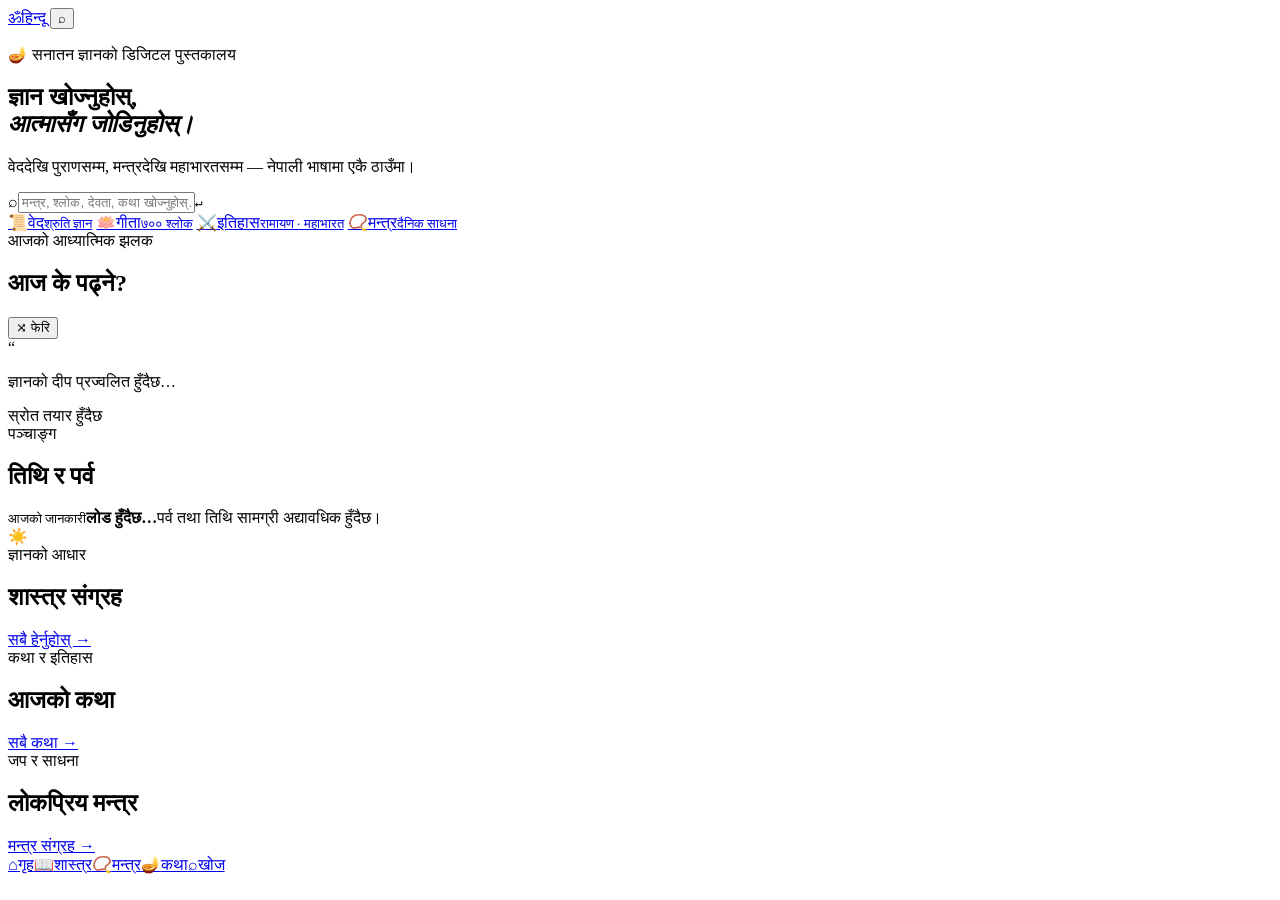
==== index.html @ 981bca23 "Create Nepali interactive homepage" ====
<!doctype html>
<html lang="ne">
<head>
  <meta charset="utf-8">
  <meta name="viewport" content="width=device-width,initial-scale=1,viewport-fit=cover">
  <meta name="theme-color" content="#8b2f0b">
  <meta name="description" content="हिन्दू — नेपाली भाषामा वेद, उपनिषद्, गीता, पुराण, मन्त्र, श्लोक, कथा र तिथि।">
  <title>हिन्दू — सनातन ज्ञान</title>
  <link rel="preconnect" href="https://fonts.googleapis.com">
  <link rel="preconnect" href="https://fonts.gstatic.com" crossorigin>
  <link href="https://fonts.googleapis.com/css2?family=Noto+Sans+Devanagari:wght@400;500;600;700;800&display=swap" rel="stylesheet">
  <link rel="stylesheet" href="assets/css/style.css">
</head>
<body>
  <header class="topbar">
    <a class="brand" href="./"><span class="om">ॐ</span><span>हिन्दू</span></a>
    <button class="icon-btn" id="searchToggle" aria-label="खोज्नुहोस्">⌕</button>
  </header>

  <main>
    <section class="hero">
      <div class="hero-glow"></div>
      <p class="eyebrow">🪔 सनातन ज्ञानको डिजिटल पुस्तकालय</p>
      <h1>ज्ञान खोज्नुहोस्,<br><em>आत्मासँग जोडिनुहोस्।</em></h1>
      <p class="hero-copy">वेददेखि पुराणसम्म, मन्त्रदेखि महाभारतसम्म — नेपाली भाषामा एकै ठाउँमा।</p>
      <div class="search-box" id="searchBox">
        <span>⌕</span><input id="searchInput" placeholder="मन्त्र, श्लोक, देवता, कथा खोज्नुहोस्…" autocomplete="off"><kbd>↵</kbd>
      </div>
    </section>

    <section class="quick-grid" aria-label="छिटो पहुँच">
      <a href="#scriptures" class="quick-card"><b>📜</b><span>वेद</span><small>श्रुति ज्ञान</small></a>
      <a href="#gita" class="quick-card"><b>🪷</b><span>गीता</span><small>७०० श्लोक</small></a>
      <a href="#stories" class="quick-card"><b>⚔️</b><span>इतिहास</span><small>रामायण · महाभारत</small></a>
      <a href="#mantra" class="quick-card"><b>📿</b><span>मन्त्र</span><small>दैनिक साधना</small></a>
    </section>

    <section class="section" id="today">
      <div class="section-head"><div><span class="eyebrow">आजको आध्यात्मिक झलक</span><h2>आज के पढ्ने?</h2></div><button class="ghost-btn" id="shuffleBtn">⤨ फेरि</button></div>
      <article class="quote-card" id="quoteCard">
        <span class="quote-mark">“</span><p id="quoteText">ज्ञानको दीप प्रज्वलित हुँदैछ…</p><footer id="quoteSource">स्रोत तयार हुँदैछ</footer>
      </article>
    </section>

    <section class="section" id="tithi">
      <div class="section-head"><div><span class="eyebrow">पञ्चाङ्ग</span><h2>तिथि र पर्व</h2></div></div>
      <div class="tithi-card"><div><small>आजको जानकारी</small><strong id="dateNepali">लोड हुँदैछ…</strong><span id="festivalText">पर्व तथा तिथि सामग्री अद्यावधिक हुँदैछ।</span></div><div class="sun">☀️</div></div>
    </section>

    <section class="section" id="scriptures">
      <div class="section-head"><div><span class="eyebrow">ज्ञानको आधार</span><h2>शास्त्र संग्रह</h2></div><a href="pages/scriptures.html" class="text-link">सबै हेर्नुहोस् →</a></div>
      <div class="horizontal" id="scriptureList"></div>
    </section>

    <section class="section" id="stories">
      <div class="section-head"><div><span class="eyebrow">कथा र इतिहास</span><h2>आजको कथा</h2></div><a href="pages/stories.html" class="text-link">सबै कथा →</a></div>
      <div class="story-grid" id="storyList"></div>
    </section>

    <section class="section" id="mantra">
      <div class="section-head"><div><span class="eyebrow">जप र साधना</span><h2>लोकप्रिय मन्त्र</h2></div><a href="pages/mantras.html" class="text-link">मन्त्र संग्रह →</a></div>
      <div class="mantra-list" id="mantraList"></div>
    </section>
  </main>

  <nav class="bottom-nav">
    <a class="active" href="./">⌂<span>गृह</span></a><a href="pages/scriptures.html">📖<span>शास्त्र</span></a><a href="pages/mantras.html">📿<span>मन्त्र</span></a><a href="pages/stories.html">🪔<span>कथा</span></a><a href="#searchInput" id="navSearch">⌕<span>खोज</span></a>
  </nav>
  <script src="assets/js/app.js"></script>
</body>
</html>
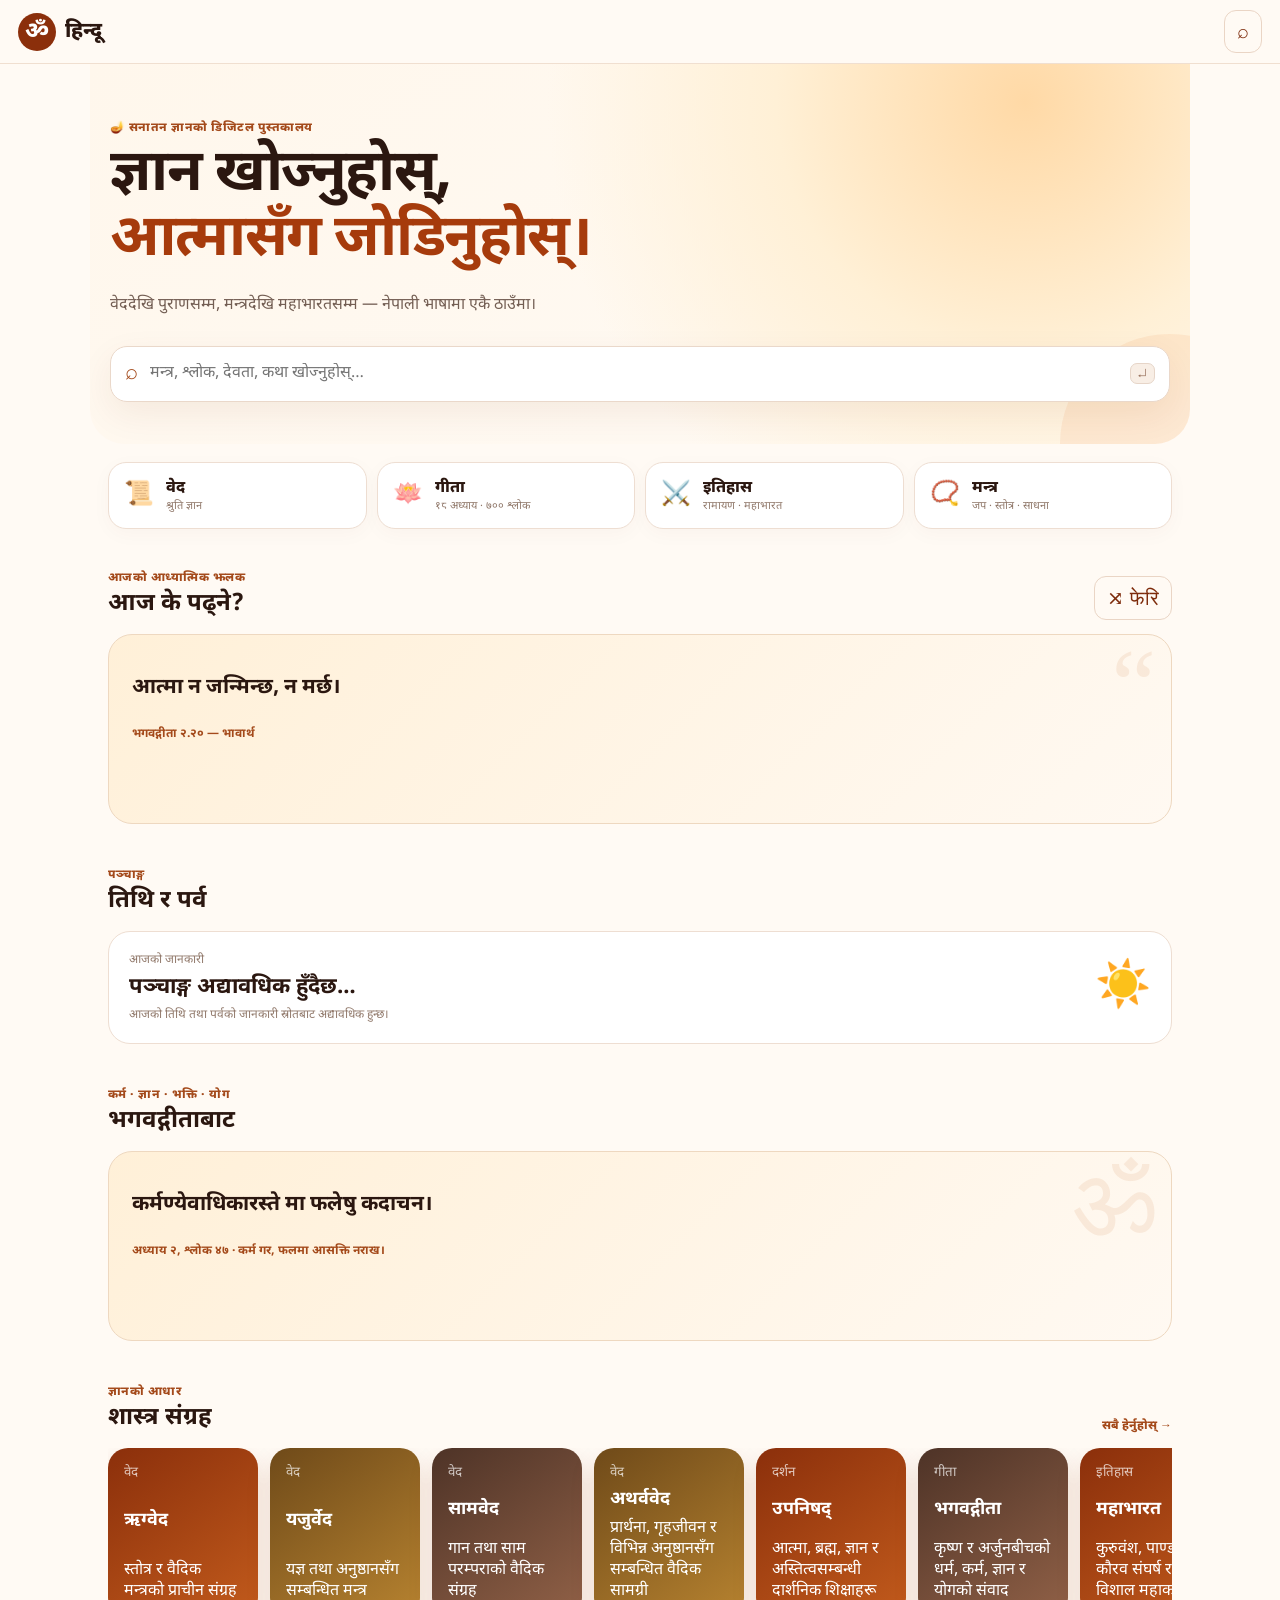
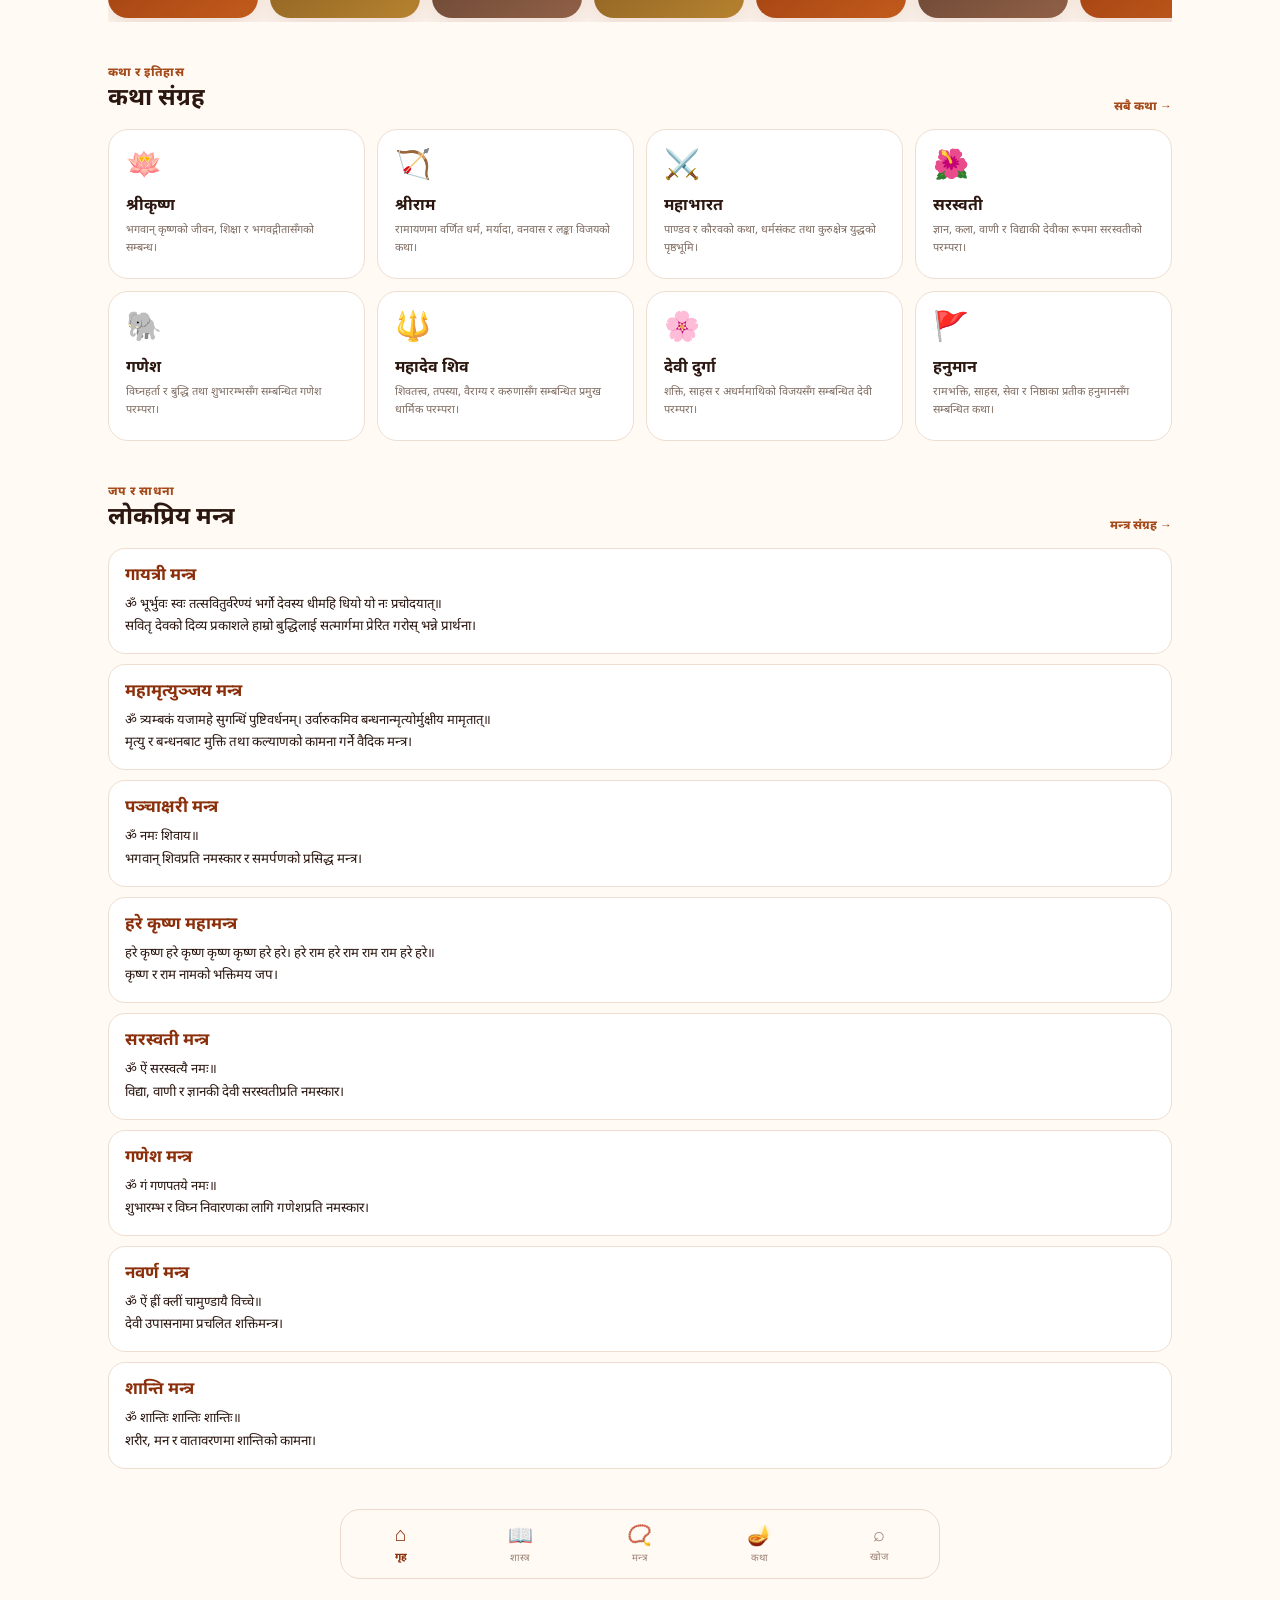
==== commit 3c13d488: "feat: upgrade interactive Nepali homepage" ====
--- a/index.html
+++ b/index.html
@@ -1,71 +1,17 @@
 <!doctype html>
 <html lang="ne">
-<head>
-  <meta charset="utf-8">
-  <meta name="viewport" content="width=device-width,initial-scale=1,viewport-fit=cover">
-  <meta name="theme-color" content="#8b2f0b">
-  <meta name="description" content="हिन्दू — नेपाली भाषामा वेद, उपनिषद्, गीता, पुराण, मन्त्र, श्लोक, कथा र तिथि।">
-  <title>हिन्दू — सनातन ज्ञान</title>
-  <link rel="preconnect" href="https://fonts.googleapis.com">
-  <link rel="preconnect" href="https://fonts.gstatic.com" crossorigin>
-  <link href="https://fonts.googleapis.com/css2?family=Noto+Sans+Devanagari:wght@400;500;600;700;800&display=swap" rel="stylesheet">
-  <link rel="stylesheet" href="assets/css/style.css">
-</head>
+<head><meta charset="utf-8"><meta name="viewport" content="width=device-width,initial-scale=1,viewport-fit=cover"><meta name="theme-color" content="#8b2f0b"><meta name="description" content="हिन्दू — नेपाली भाषामा वेद, उपनिषद्, गीता, पुराण, मन्त्र, श्लोक, कथा र तिथि।"><title>हिन्दू — सनातन ज्ञान</title><link rel="preconnect" href="https://fonts.googleapis.com"><link rel="preconnect" href="https://fonts.gstatic.com" crossorigin><link href="https://fonts.googleapis.com/css2?family=Noto+Sans+Devanagari:wght@400;500;600;700;800&display=swap" rel="stylesheet"><link rel="stylesheet" href="assets/css/style.css"></head>
 <body>
-  <header class="topbar">
-    <a class="brand" href="./"><span class="om">ॐ</span><span>हिन्दू</span></a>
-    <button class="icon-btn" id="searchToggle" aria-label="खोज्नुहोस्">⌕</button>
-  </header>
-
-  <main>
-    <section class="hero">
-      <div class="hero-glow"></div>
-      <p class="eyebrow">🪔 सनातन ज्ञानको डिजिटल पुस्तकालय</p>
-      <h1>ज्ञान खोज्नुहोस्,<br><em>आत्मासँग जोडिनुहोस्।</em></h1>
-      <p class="hero-copy">वेददेखि पुराणसम्म, मन्त्रदेखि महाभारतसम्म — नेपाली भाषामा एकै ठाउँमा।</p>
-      <div class="search-box" id="searchBox">
-        <span>⌕</span><input id="searchInput" placeholder="मन्त्र, श्लोक, देवता, कथा खोज्नुहोस्…" autocomplete="off"><kbd>↵</kbd>
-      </div>
-    </section>
-
-    <section class="quick-grid" aria-label="छिटो पहुँच">
-      <a href="#scriptures" class="quick-card"><b>📜</b><span>वेद</span><small>श्रुति ज्ञान</small></a>
-      <a href="#gita" class="quick-card"><b>🪷</b><span>गीता</span><small>७०० श्लोक</small></a>
-      <a href="#stories" class="quick-card"><b>⚔️</b><span>इतिहास</span><small>रामायण · महाभारत</small></a>
-      <a href="#mantra" class="quick-card"><b>📿</b><span>मन्त्र</span><small>दैनिक साधना</small></a>
-    </section>
-
-    <section class="section" id="today">
-      <div class="section-head"><div><span class="eyebrow">आजको आध्यात्मिक झलक</span><h2>आज के पढ्ने?</h2></div><button class="ghost-btn" id="shuffleBtn">⤨ फेरि</button></div>
-      <article class="quote-card" id="quoteCard">
-        <span class="quote-mark">“</span><p id="quoteText">ज्ञानको दीप प्रज्वलित हुँदैछ…</p><footer id="quoteSource">स्रोत तयार हुँदैछ</footer>
-      </article>
-    </section>
-
-    <section class="section" id="tithi">
-      <div class="section-head"><div><span class="eyebrow">पञ्चाङ्ग</span><h2>तिथि र पर्व</h2></div></div>
-      <div class="tithi-card"><div><small>आजको जानकारी</small><strong id="dateNepali">लोड हुँदैछ…</strong><span id="festivalText">पर्व तथा तिथि सामग्री अद्यावधिक हुँदैछ।</span></div><div class="sun">☀️</div></div>
-    </section>
-
-    <section class="section" id="scriptures">
-      <div class="section-head"><div><span class="eyebrow">ज्ञानको आधार</span><h2>शास्त्र संग्रह</h2></div><a href="pages/scriptures.html" class="text-link">सबै हेर्नुहोस् →</a></div>
-      <div class="horizontal" id="scriptureList"></div>
-    </section>
-
-    <section class="section" id="stories">
-      <div class="section-head"><div><span class="eyebrow">कथा र इतिहास</span><h2>आजको कथा</h2></div><a href="pages/stories.html" class="text-link">सबै कथा →</a></div>
-      <div class="story-grid" id="storyList"></div>
-    </section>
-
-    <section class="section" id="mantra">
-      <div class="section-head"><div><span class="eyebrow">जप र साधना</span><h2>लोकप्रिय मन्त्र</h2></div><a href="pages/mantras.html" class="text-link">मन्त्र संग्रह →</a></div>
-      <div class="mantra-list" id="mantraList"></div>
-    </section>
-  </main>
-
-  <nav class="bottom-nav">
-    <a class="active" href="./">⌂<span>गृह</span></a><a href="pages/scriptures.html">📖<span>शास्त्र</span></a><a href="pages/mantras.html">📿<span>मन्त्र</span></a><a href="pages/stories.html">🪔<span>कथा</span></a><a href="#searchInput" id="navSearch">⌕<span>खोज</span></a>
-  </nav>
-  <script src="assets/js/app.js"></script>
-</body>
-</html>
+<header class="topbar"><a class="brand" href="./"><span class="om">ॐ</span><span>हिन्दू</span></a><button class="icon-btn" id="searchToggle" aria-label="खोज्नुहोस्">⌕</button></header>
+<main>
+<section class="hero"><div class="hero-glow"></div><p class="eyebrow">🪔 सनातन ज्ञानको डिजिटल पुस्तकालय</p><h1>ज्ञान खोज्नुहोस्,<br><em>आत्मासँग जोडिनुहोस्।</em></h1><p class="hero-copy">वेददेखि पुराणसम्म, मन्त्रदेखि महाभारतसम्म — नेपाली भाषामा एकै ठाउँमा।</p><div class="search-box" id="searchBox"><span>⌕</span><input id="searchInput" placeholder="मन्त्र, श्लोक, देवता, कथा खोज्नुहोस्…" autocomplete="off"><kbd>↵</kbd></div></section>
+<section class="quick-grid" aria-label="मुख्य संग्रह"><a href="#scriptures" class="quick-card"><b>📜</b><span>वेद</span><small>श्रुति ज्ञान</small></a><a href="#gita" class="quick-card"><b>🪷</b><span>गीता</span><small>१८ अध्याय · ७०० श्लोक</small></a><a href="#stories" class="quick-card"><b>⚔️</b><span>इतिहास</span><small>रामायण · महाभारत</small></a><a href="#mantra" class="quick-card"><b>📿</b><span>मन्त्र</span><small>जप · स्तोत्र · साधना</small></a></section>
+<section class="section" id="today"><div class="section-head"><div><span class="eyebrow">आजको आध्यात्मिक झलक</span><h2>आज के पढ्ने?</h2></div><button class="ghost-btn" id="shuffleBtn">⤨ फेरि</button></div><article class="quote-card" id="quoteCard"><span class="quote-mark">“</span><p id="quoteText">ज्ञानको दीप प्रज्वलित हुँदैछ…</p><footer id="quoteSource">स्रोत तयार हुँदैछ</footer></article></section>
+<section class="section" id="tithi"><div class="section-head"><div><span class="eyebrow">पञ्चाङ्ग</span><h2>तिथि र पर्व</h2></div></div><div class="tithi-card"><div><small>आजको जानकारी</small><strong id="dateNepali">लोड हुँदैछ…</strong><span id="festivalText">तिथि तथा पर्वको जानकारी अद्यावधिक हुँदैछ।</span></div><div class="sun">☀️</div></div></section>
+<section class="section" id="gita"><div class="section-head"><div><span class="eyebrow">कर्म · ज्ञान · भक्ति · योग</span><h2>भगवद्गीताबाट</h2></div></div><article class="quote-card"><span class="quote-mark">ॐ</span><p>कर्मण्येवाधिकारस्ते मा फलेषु कदाचन।</p><footer>अध्याय २, श्लोक ४७ · कर्म गर, फलमा आसक्ति नराख।</footer></article></section>
+<section class="section" id="scriptures"><div class="section-head"><div><span class="eyebrow">ज्ञानको आधार</span><h2>शास्त्र संग्रह</h2></div><a href="pages/scriptures.html" class="text-link">सबै हेर्नुहोस् →</a></div><div class="horizontal" id="scriptureList"></div></section>
+<section class="section" id="stories"><div class="section-head"><div><span class="eyebrow">कथा र इतिहास</span><h2>कथा संग्रह</h2></div><a href="pages/stories.html" class="text-link">सबै कथा →</a></div><div class="story-grid" id="storyList"></div></section>
+<section class="section" id="mantra"><div class="section-head"><div><span class="eyebrow">जप र साधना</span><h2>लोकप्रिय मन्त्र</h2></div><a href="pages/mantras.html" class="text-link">मन्त्र संग्रह →</a></div><div class="mantra-list" id="mantraList"></div></section>
+</main>
+<nav class="bottom-nav"><a class="active" href="./">⌂<span>गृह</span></a><a href="pages/scriptures.html">📖<span>शास्त्र</span></a><a href="pages/mantras.html">📿<span>मन्त्र</span></a><a href="pages/stories.html">🪔<span>कथा</span></a><a href="#searchInput" id="navSearch">⌕<span>खोज</span></a></nav>
+<script src="assets/js/app.js"></script></body></html>
--- a/assets/css/style.css
+++ b/assets/css/style.css
@@ -0,0 +1 @@
+*{box-sizing:border-box}html{scroll-behavior:smooth}body{margin:0;background:#fffaf4;color:#2b1710;font-family:'Noto Sans Devanagari',sans-serif;padding-bottom:82px}a{text-decoration:none;color:inherit}.topbar{height:64px;display:flex;align-items:center;justify-content:space-between;padding:0 18px;position:sticky;top:0;z-index:20;background:rgba(255,250,244,.9);backdrop-filter:blur(16px);border-bottom:1px solid #f0dfd0}.brand{display:flex;align-items:center;gap:9px;font-size:21px;font-weight:800}.om{display:grid;place-items:center;width:38px;height:38px;border-radius:50%;background:#8b2f0b;color:#fff;font-size:23px}.icon-btn,.ghost-btn{border:1px solid #ead5c5;background:#fffaf4;border-radius:12px;padding:9px 12px;font-size:20px;color:#7d2b0b;cursor:pointer}.hero{position:relative;overflow:hidden;padding:56px 20px 42px;background:radial-gradient(circle at 85% 10%,#ffd9a6 0,#fff0d6 25%,transparent 48%),linear-gradient(145deg,#fff7ec,#fffaf4)}.hero-glow{position:absolute;width:220px;height:220px;border-radius:50%;right:-90px;bottom:-110px;background:#ef8a4a;opacity:.12}.eyebrow{margin:0 0 8px;color:#a44a1b;font-size:12px;font-weight:800;letter-spacing:.04em}.hero h1{position:relative;margin:0;font-size:clamp(34px,9vw,58px);line-height:1.12;letter-spacing:-1.5px}.hero h1 em{font-style:normal;color:#a63b0c}.hero-copy{max-width:620px;color:#735e53;line-height:1.8;margin:18px 0 25px}.search-box{position:relative;display:flex;align-items:center;gap:10px;background:#fff;border:1px solid #ead8ca;border-radius:17px;padding:0 14px;height:56px;box-shadow:0 12px 35px #6f2d0b12}.search-box span{font-size:22px;color:#a44a1b}.search-box input{border:0;outline:0;background:transparent;width:100%;font:inherit;color:#2b1710}.search-box kbd{background:#f8eee5;border:1px solid #e6d5c8;border-radius:7px;padding:2px 7px;color:#9a745f}.quick-grid{display:grid;grid-template-columns:repeat(2,1fr);gap:10px;padding:18px}.quick-card{padding:15px;border:1px solid #eeded2;border-radius:18px;background:#fff;display:grid;grid-template-columns:34px 1fr;column-gap:8px;align-items:center;box-shadow:0 5px 20px #54200a08}.quick-card b{grid-row:span 2;font-size:24px}.quick-card span{font-weight:800}.quick-card small{color:#91796b;font-size:11px}.section{padding:20px 18px}.section-head{display:flex;justify-content:space-between;align-items:end;gap:10px;margin-bottom:14px}.section h2{margin:0;font-size:24px}.text-link{font-size:12px;color:#a44a1b;font-weight:800}.horizontal{display:flex;gap:12px;overflow-x:auto;padding-bottom:4px;scrollbar-width:none}.horizontal::-webkit-scrollbar{display:none}.book-card{min-width:150px;height:170px;padding:16px;border-radius:20px;background:linear-gradient(145deg,#8b2f0b,#c25b1c);color:#fff;display:flex;flex-direction:column;justify-content:space-between;box-shadow:0 12px 25px #8b2f0b25}.book-card:nth-child(2n){background:linear-gradient(145deg,#6f4a19,#b78330)}.book-card:nth-child(3n){background:linear-gradient(145deg,#4e3327,#916147)}.book-card small{opacity:.72}.book-card strong{font-size:18px}.quote-card{min-height:190px;padding:25px 23px;border-radius:24px;background:linear-gradient(135deg,#fff0d8,#fff9f2);border:1px solid #eed8c0;position:relative;overflow:hidden}.quote-mark{position:absolute;right:15px;top:-8px;font:100px Georgia;color:#c46a2c1a}.quote-card p{position:relative;font-size:21px;font-weight:700;line-height:1.75;margin:10px 0 20px}.quote-card footer{color:#a44a1b;font-size:12px;font-weight:700}.tithi-card{display:flex;justify-content:space-between;align-items:center;padding:20px;border-radius:22px;background:#fff;border:1px solid #eeded2}.tithi-card small,.tithi-card span{display:block;color:#91796b;font-size:12px}.tithi-card strong{display:block;font-size:22px;margin:5px 0}.sun{font-size:45px}.story-grid{display:grid;grid-template-columns:1fr 1fr;gap:12px}.story-card{min-height:150px;padding:17px;border-radius:20px;background:#fff;border:1px solid #eeded2}.story-card b{font-size:29px}.story-card h3{margin:10px 0 4px;font-size:16px}.story-card p{font-size:11px;line-height:1.7;color:#806d62;margin:0}.mantra-list{display:grid;gap:10px}.mantra{padding:16px;border:1px solid #eeded2;background:#fff;border-radius:17px}.mantra strong{display:block;font-size:17px;color:#8b2f0b}.mantra span{display:block;margin-top:6px;font-size:13px;line-height:1.8}.bottom-nav{position:fixed;z-index:30;bottom:0;left:0;right:0;height:70px;background:rgba(255,250,244,.96);backdrop-filter:blur(15px);border-top:1px solid #ead9cc;display:flex;justify-content:space-around;align-items:center}.bottom-nav a{font-size:20px;text-align:center;color:#9b8174;min-width:54px}.bottom-nav span{display:block;font-size:10px;margin-top:2px}.bottom-nav .active{color:#8b2f0b;font-weight:800}@media(min-width:760px){.hero,.section,.quick-grid{max-width:1100px;margin:auto}.quick-grid{grid-template-columns:repeat(4,1fr)}.story-grid{grid-template-columns:repeat(4,1fr)}body{padding-bottom:20px}.bottom-nav{position:static;max-width:600px;margin:20px auto;border:1px solid #ead9cc;border-radius:20px}.hero{border-radius:0 0 35px 35px}}
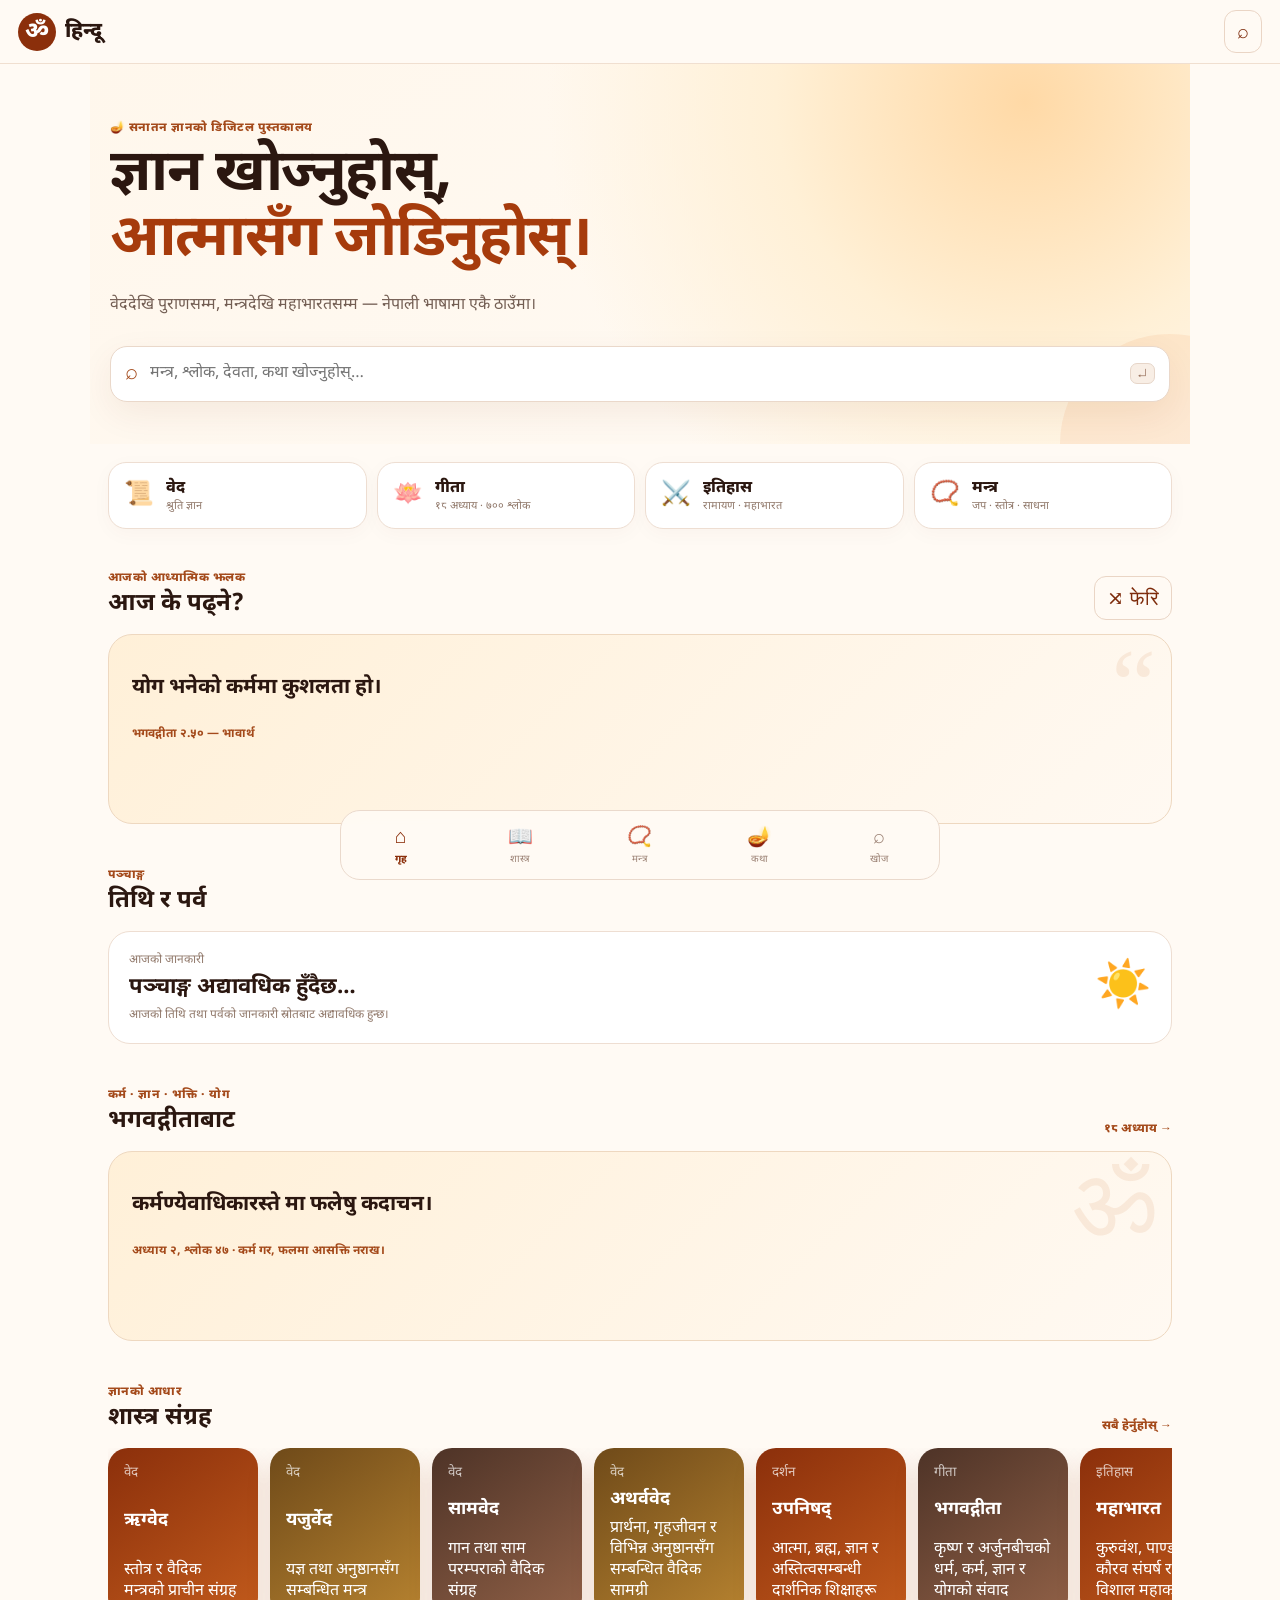
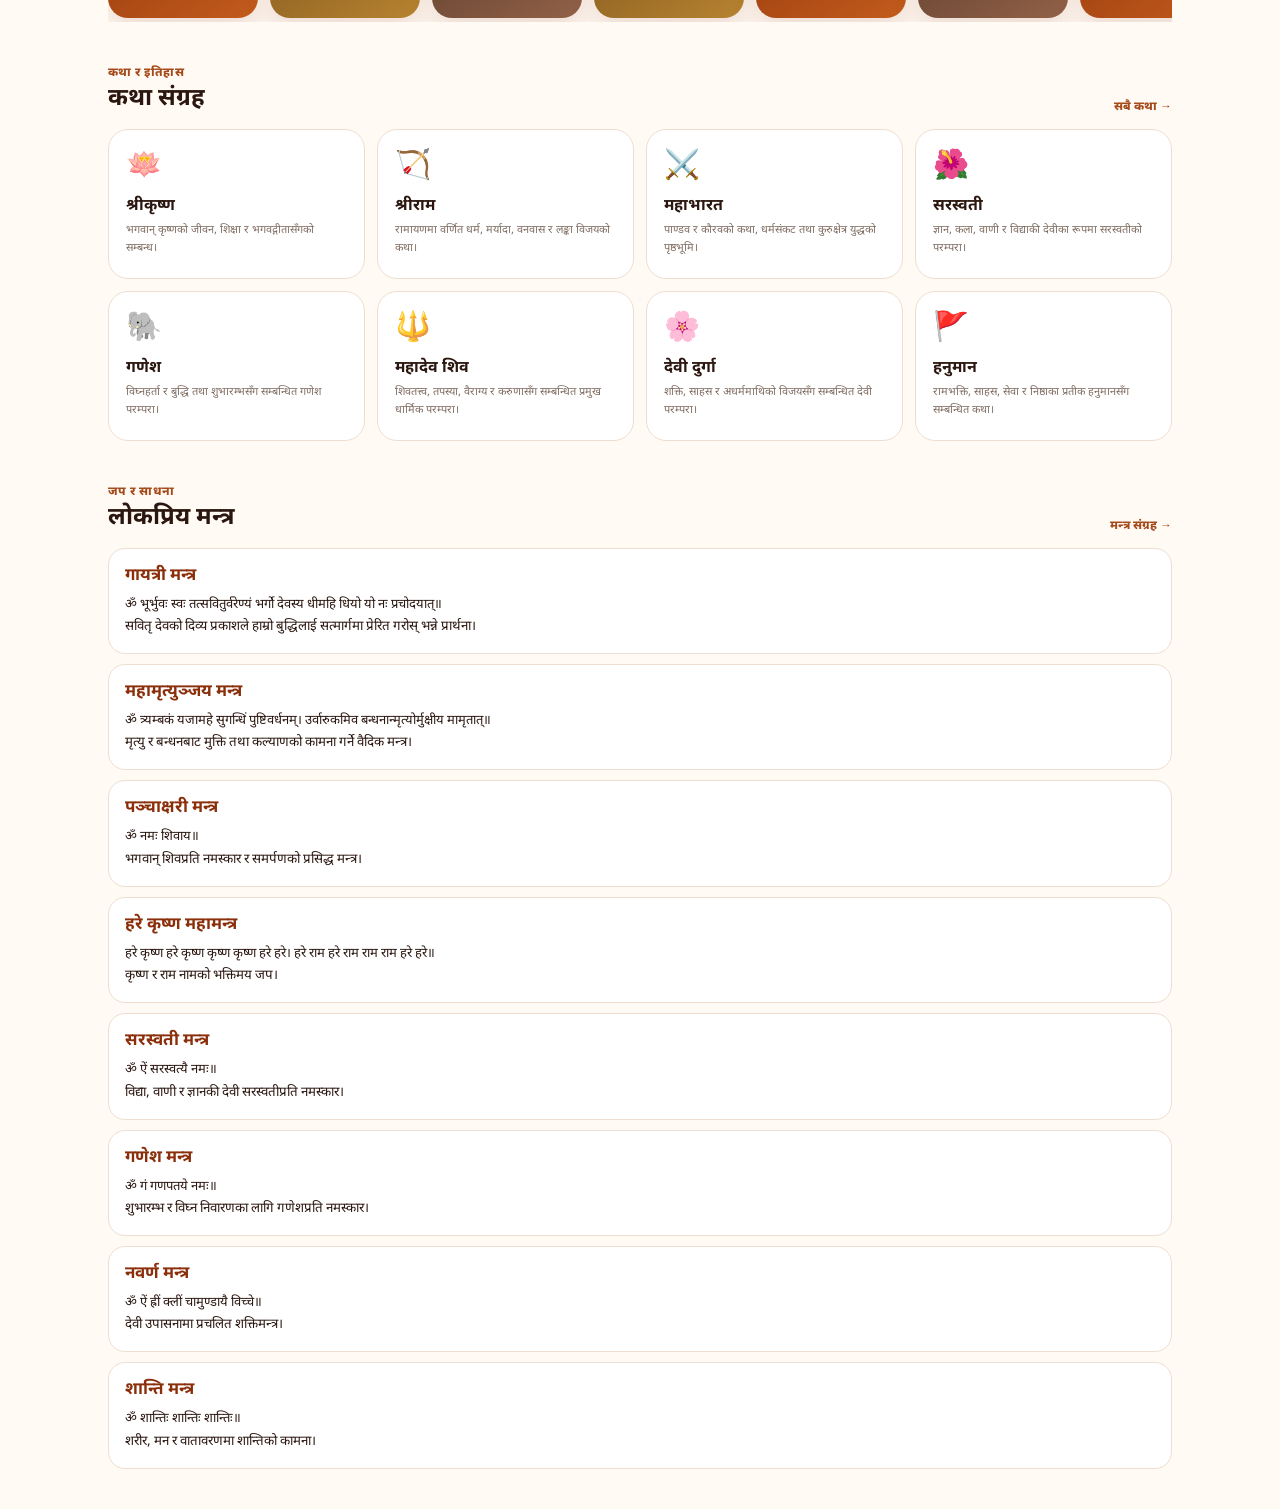
==== commit 010a8f4c: "Connect homepage to expanded scripture and Gita readers" ====
--- a/index.html
+++ b/index.html
@@ -3,15 +3,12 @@
 <head><meta charset="utf-8"><meta name="viewport" content="width=device-width,initial-scale=1,viewport-fit=cover"><meta name="theme-color" content="#8b2f0b"><meta name="description" content="हिन्दू — नेपाली भाषामा वेद, उपनिषद्, गीता, पुराण, मन्त्र, श्लोक, कथा र तिथि।"><title>हिन्दू — सनातन ज्ञान</title><link rel="preconnect" href="https://fonts.googleapis.com"><link rel="preconnect" href="https://fonts.gstatic.com" crossorigin><link href="https://fonts.googleapis.com/css2?family=Noto+Sans+Devanagari:wght@400;500;600;700;800&display=swap" rel="stylesheet"><link rel="stylesheet" href="assets/css/style.css"></head>
 <body>
 <header class="topbar"><a class="brand" href="./"><span class="om">ॐ</span><span>हिन्दू</span></a><button class="icon-btn" id="searchToggle" aria-label="खोज्नुहोस्">⌕</button></header>
-<main>
-<section class="hero"><div class="hero-glow"></div><p class="eyebrow">🪔 सनातन ज्ञानको डिजिटल पुस्तकालय</p><h1>ज्ञान खोज्नुहोस्,<br><em>आत्मासँग जोडिनुहोस्।</em></h1><p class="hero-copy">वेददेखि पुराणसम्म, मन्त्रदेखि महाभारतसम्म — नेपाली भाषामा एकै ठाउँमा।</p><div class="search-box" id="searchBox"><span>⌕</span><input id="searchInput" placeholder="मन्त्र, श्लोक, देवता, कथा खोज्नुहोस्…" autocomplete="off"><kbd>↵</kbd></div></section>
-<section class="quick-grid" aria-label="मुख्य संग्रह"><a href="#scriptures" class="quick-card"><b>📜</b><span>वेद</span><small>श्रुति ज्ञान</small></a><a href="#gita" class="quick-card"><b>🪷</b><span>गीता</span><small>१८ अध्याय · ७०० श्लोक</small></a><a href="#stories" class="quick-card"><b>⚔️</b><span>इतिहास</span><small>रामायण · महाभारत</small></a><a href="#mantra" class="quick-card"><b>📿</b><span>मन्त्र</span><small>जप · स्तोत्र · साधना</small></a></section>
+<main><section class="hero"><div class="hero-glow"></div><p class="eyebrow">🪔 सनातन ज्ञानको डिजिटल पुस्तकालय</p><h1>ज्ञान खोज्नुहोस्,<br><em>आत्मासँग जोडिनुहोस्।</em></h1><p class="hero-copy">वेददेखि पुराणसम्म, मन्त्रदेखि महाभारतसम्म — नेपाली भाषामा एकै ठाउँमा।</p><div class="search-box" id="searchBox"><span>⌕</span><input id="searchInput" placeholder="मन्त्र, श्लोक, देवता, कथा खोज्नुहोस्…" autocomplete="off"><kbd>↵</kbd></div></section>
+<section class="quick-grid" aria-label="मुख्य संग्रह"><a href="pages/scriptures.html" class="quick-card"><b>📜</b><span>वेद</span><small>श्रुति ज्ञान</small></a><a href="pages/gita.html" class="quick-card"><b>🪷</b><span>गीता</span><small>१८ अध्याय · ७०० श्लोक</small></a><a href="#stories" class="quick-card"><b>⚔️</b><span>इतिहास</span><small>रामायण · महाभारत</small></a><a href="#mantra" class="quick-card"><b>📿</b><span>मन्त्र</span><small>जप · स्तोत्र · साधना</small></a></section>
 <section class="section" id="today"><div class="section-head"><div><span class="eyebrow">आजको आध्यात्मिक झलक</span><h2>आज के पढ्ने?</h2></div><button class="ghost-btn" id="shuffleBtn">⤨ फेरि</button></div><article class="quote-card" id="quoteCard"><span class="quote-mark">“</span><p id="quoteText">ज्ञानको दीप प्रज्वलित हुँदैछ…</p><footer id="quoteSource">स्रोत तयार हुँदैछ</footer></article></section>
 <section class="section" id="tithi"><div class="section-head"><div><span class="eyebrow">पञ्चाङ्ग</span><h2>तिथि र पर्व</h2></div></div><div class="tithi-card"><div><small>आजको जानकारी</small><strong id="dateNepali">लोड हुँदैछ…</strong><span id="festivalText">तिथि तथा पर्वको जानकारी अद्यावधिक हुँदैछ।</span></div><div class="sun">☀️</div></div></section>
-<section class="section" id="gita"><div class="section-head"><div><span class="eyebrow">कर्म · ज्ञान · भक्ति · योग</span><h2>भगवद्गीताबाट</h2></div></div><article class="quote-card"><span class="quote-mark">ॐ</span><p>कर्मण्येवाधिकारस्ते मा फलेषु कदाचन।</p><footer>अध्याय २, श्लोक ४७ · कर्म गर, फलमा आसक्ति नराख।</footer></article></section>
+<section class="section" id="gita"><div class="section-head"><div><span class="eyebrow">कर्म · ज्ञान · भक्ति · योग</span><h2>भगवद्गीताबाट</h2></div><a href="pages/gita.html" class="text-link">१८ अध्याय →</a></div><article class="quote-card"><span class="quote-mark">ॐ</span><p>कर्मण्येवाधिकारस्ते मा फलेषु कदाचन।</p><footer>अध्याय २, श्लोक ४७ · कर्म गर, फलमा आसक्ति नराख।</footer></article></section>
 <section class="section" id="scriptures"><div class="section-head"><div><span class="eyebrow">ज्ञानको आधार</span><h2>शास्त्र संग्रह</h2></div><a href="pages/scriptures.html" class="text-link">सबै हेर्नुहोस् →</a></div><div class="horizontal" id="scriptureList"></div></section>
 <section class="section" id="stories"><div class="section-head"><div><span class="eyebrow">कथा र इतिहास</span><h2>कथा संग्रह</h2></div><a href="pages/stories.html" class="text-link">सबै कथा →</a></div><div class="story-grid" id="storyList"></div></section>
 <section class="section" id="mantra"><div class="section-head"><div><span class="eyebrow">जप र साधना</span><h2>लोकप्रिय मन्त्र</h2></div><a href="pages/mantras.html" class="text-link">मन्त्र संग्रह →</a></div><div class="mantra-list" id="mantraList"></div></section>
-</main>
-<nav class="bottom-nav"><a class="active" href="./">⌂<span>गृह</span></a><a href="pages/scriptures.html">📖<span>शास्त्र</span></a><a href="pages/mantras.html">📿<span>मन्त्र</span></a><a href="pages/stories.html">🪔<span>कथा</span></a><a href="#searchInput" id="navSearch">⌕<span>खोज</span></a></nav>
-<script src="assets/js/app.js"></script></body></html>
+</main><nav class="bottom-nav"><a class="active" href="./">⌂<span>गृह</span></a><a href="pages/scriptures.html">📖<span>शास्त्र</span></a><a href="pages/mantras.html">📿<span>मन्त्र</span></a><a href="pages/stories.html">🪔<span>कथा</span></a><a href="#searchInput" id="navSearch">⌕<span>खोज</span></a></nav><script src="assets/js/app.js"></script></body></html>
--- a/assets/css/style.css
+++ b/assets/css/style.css
@@ -1 +1 @@
-*{box-sizing:border-box}html{scroll-behavior:smooth}body{margin:0;background:#fffaf4;color:#2b1710;font-family:'Noto Sans Devanagari',sans-serif;padding-bottom:82px}a{text-decoration:none;color:inherit}.topbar{height:64px;display:flex;align-items:center;justify-content:space-between;padding:0 18px;position:sticky;top:0;z-index:20;background:rgba(255,250,244,.9);backdrop-filter:blur(16px);border-bottom:1px solid #f0dfd0}.brand{display:flex;align-items:center;gap:9px;font-size:21px;font-weight:800}.om{display:grid;place-items:center;width:38px;height:38px;border-radius:50%;background:#8b2f0b;color:#fff;font-size:23px}.icon-btn,.ghost-btn{border:1px solid #ead5c5;background:#fffaf4;border-radius:12px;padding:9px 12px;font-size:20px;color:#7d2b0b;cursor:pointer}.hero{position:relative;overflow:hidden;padding:56px 20px 42px;background:radial-gradient(circle at 85% 10%,#ffd9a6 0,#fff0d6 25%,transparent 48%),linear-gradient(145deg,#fff7ec,#fffaf4)}.hero-glow{position:absolute;width:220px;height:220px;border-radius:50%;right:-90px;bottom:-110px;background:#ef8a4a;opacity:.12}.eyebrow{margin:0 0 8px;color:#a44a1b;font-size:12px;font-weight:800;letter-spacing:.04em}.hero h1{position:relative;margin:0;font-size:clamp(34px,9vw,58px);line-height:1.12;letter-spacing:-1.5px}.hero h1 em{font-style:normal;color:#a63b0c}.hero-copy{max-width:620px;color:#735e53;line-height:1.8;margin:18px 0 25px}.search-box{position:relative;display:flex;align-items:center;gap:10px;background:#fff;border:1px solid #ead8ca;border-radius:17px;padding:0 14px;height:56px;box-shadow:0 12px 35px #6f2d0b12}.search-box span{font-size:22px;color:#a44a1b}.search-box input{border:0;outline:0;background:transparent;width:100%;font:inherit;color:#2b1710}.search-box kbd{background:#f8eee5;border:1px solid #e6d5c8;border-radius:7px;padding:2px 7px;color:#9a745f}.quick-grid{display:grid;grid-template-columns:repeat(2,1fr);gap:10px;padding:18px}.quick-card{padding:15px;border:1px solid #eeded2;border-radius:18px;background:#fff;display:grid;grid-template-columns:34px 1fr;column-gap:8px;align-items:center;box-shadow:0 5px 20px #54200a08}.quick-card b{grid-row:span 2;font-size:24px}.quick-card span{font-weight:800}.quick-card small{color:#91796b;font-size:11px}.section{padding:20px 18px}.section-head{display:flex;justify-content:space-between;align-items:end;gap:10px;margin-bottom:14px}.section h2{margin:0;font-size:24px}.text-link{font-size:12px;color:#a44a1b;font-weight:800}.horizontal{display:flex;gap:12px;overflow-x:auto;padding-bottom:4px;scrollbar-width:none}.horizontal::-webkit-scrollbar{display:none}.book-card{min-width:150px;height:170px;padding:16px;border-radius:20px;background:linear-gradient(145deg,#8b2f0b,#c25b1c);color:#fff;display:flex;flex-direction:column;justify-content:space-between;box-shadow:0 12px 25px #8b2f0b25}.book-card:nth-child(2n){background:linear-gradient(145deg,#6f4a19,#b78330)}.book-card:nth-child(3n){background:linear-gradient(145deg,#4e3327,#916147)}.book-card small{opacity:.72}.book-card strong{font-size:18px}.quote-card{min-height:190px;padding:25px 23px;border-radius:24px;background:linear-gradient(135deg,#fff0d8,#fff9f2);border:1px solid #eed8c0;position:relative;overflow:hidden}.quote-mark{position:absolute;right:15px;top:-8px;font:100px Georgia;color:#c46a2c1a}.quote-card p{position:relative;font-size:21px;font-weight:700;line-height:1.75;margin:10px 0 20px}.quote-card footer{color:#a44a1b;font-size:12px;font-weight:700}.tithi-card{display:flex;justify-content:space-between;align-items:center;padding:20px;border-radius:22px;background:#fff;border:1px solid #eeded2}.tithi-card small,.tithi-card span{display:block;color:#91796b;font-size:12px}.tithi-card strong{display:block;font-size:22px;margin:5px 0}.sun{font-size:45px}.story-grid{display:grid;grid-template-columns:1fr 1fr;gap:12px}.story-card{min-height:150px;padding:17px;border-radius:20px;background:#fff;border:1px solid #eeded2}.story-card b{font-size:29px}.story-card h3{margin:10px 0 4px;font-size:16px}.story-card p{font-size:11px;line-height:1.7;color:#806d62;margin:0}.mantra-list{display:grid;gap:10px}.mantra{padding:16px;border:1px solid #eeded2;background:#fff;border-radius:17px}.mantra strong{display:block;font-size:17px;color:#8b2f0b}.mantra span{display:block;margin-top:6px;font-size:13px;line-height:1.8}.bottom-nav{position:fixed;z-index:30;bottom:0;left:0;right:0;height:70px;background:rgba(255,250,244,.96);backdrop-filter:blur(15px);border-top:1px solid #ead9cc;display:flex;justify-content:space-around;align-items:center}.bottom-nav a{font-size:20px;text-align:center;color:#9b8174;min-width:54px}.bottom-nav span{display:block;font-size:10px;margin-top:2px}.bottom-nav .active{color:#8b2f0b;font-weight:800}@media(min-width:760px){.hero,.section,.quick-grid{max-width:1100px;margin:auto}.quick-grid{grid-template-columns:repeat(4,1fr)}.story-grid{grid-template-columns:repeat(4,1fr)}body{padding-bottom:20px}.bottom-nav{position:static;max-width:600px;margin:20px auto;border:1px solid #ead9cc;border-radius:20px}.hero{border-radius:0 0 35px 35px}}
+*{box-sizing:border-box}html{scroll-behavior:smooth}body{margin:0;background:#fffaf4;color:#2b1710;font-family:'Noto Sans Devanagari',sans-serif;padding-bottom:82px}a{text-decoration:none;color:inherit}.topbar{height:64px;display:flex;align-items:center;justify-content:space-between;padding:0 18px;position:sticky;top:0;z-index:20;background:rgba(255,250,244,.9);backdrop-filter:blur(16px);border-bottom:1px solid #f0dfd0}.brand{display:flex;align-items:center;gap:9px;font-size:21px;font-weight:800}.om{display:grid;place-items:center;width:38px;height:38px;border-radius:50%;background:#8b2f0b;color:#fff;font-size:23px}.icon-btn,.ghost-btn{border:1px solid #ead5c5;background:#fffaf4;border-radius:12px;padding:9px 12px;font-size:20px;color:#7d2b0b;cursor:pointer}.hero{position:relative;overflow:hidden;padding:56px 20px 42px;background:radial-gradient(circle at 85% 10%,#ffd9a6 0,#fff0d6 25%,transparent 48%),linear-gradient(145deg,#fff7ec,#fffaf4)}.hero-glow{position:absolute;width:220px;height:220px;border-radius:50%;right:-90px;bottom:-110px;background:#ef8a4a;opacity:.12}.eyebrow{margin:0 0 8px;color:#a44a1b;font-size:12px;font-weight:800;letter-spacing:.04em}.hero h1{position:relative;margin:0;font-size:clamp(34px,9vw,58px);line-height:1.12;letter-spacing:-1.5px}.hero h1 em{font-style:normal;color:#a63b0c}.hero-copy{max-width:620px;color:#735e53;line-height:1.8;margin:18px 0 25px}.search-box{position:relative;display:flex;align-items:center;gap:10px;background:#fff;border:1px solid #ead8ca;border-radius:17px;padding:0 14px;height:56px;box-shadow:0 12px 35px #6f2d0b12}.search-box span{font-size:22px;color:#a44a1b}.search-box input{border:0;outline:0;background:transparent;width:100%;font:inherit;color:#2b1710}.search-box kbd{background:#f8eee5;border:1px solid #e6d5c8;border-radius:7px;padding:2px 7px;color:#9a745f}.quick-grid{display:grid;grid-template-columns:repeat(2,1fr);gap:10px;padding:18px}.quick-card{padding:15px;border:1px solid #eeded2;border-radius:18px;background:#fff;display:grid;grid-template-columns:34px 1fr;column-gap:8px;align-items:center;box-shadow:0 5px 20px #54200a08}.quick-card b{grid-row:span 2;font-size:24px}.quick-card span{font-weight:800}.quick-card small{color:#91796b;font-size:11px}.section{padding:20px 18px}.section-head{display:flex;justify-content:space-between;align-items:end;gap:10px;margin-bottom:14px}.section h2{margin:0;font-size:24px}.text-link{font-size:12px;color:#a44a1b;font-weight:800}.horizontal{display:flex;gap:12px;overflow-x:auto;padding-bottom:4px;scrollbar-width:none}.horizontal::-webkit-scrollbar{display:none}.book-card{min-width:150px;height:170px;padding:16px;border-radius:20px;background:linear-gradient(145deg,#8b2f0b,#c25b1c);color:#fff;display:flex;flex-direction:column;justify-content:space-between;box-shadow:0 12px 25px #8b2f0b25}.book-card:nth-child(2n){background:linear-gradient(145deg,#6f4a19,#b78330)}.book-card:nth-child(3n){background:linear-gradient(145deg,#4e3327,#916147)}.book-card small{opacity:.72}.book-card strong{font-size:18px}.quote-card{min-height:190px;padding:25px 23px;border-radius:24px;background:linear-gradient(135deg,#fff0d8,#fff9f2);border:1px solid #eed8c0;position:relative;overflow:hidden}.quote-mark{position:absolute;right:15px;top:-8px;font:100px Georgia;color:#c46a2c1a}.quote-card p{position:relative;font-size:21px;font-weight:700;line-height:1.75;margin:10px 0 20px}.quote-card footer{color:#a44a1b;font-size:12px;font-weight:700}.tithi-card{display:flex;justify-content:space-between;align-items:center;padding:20px;border-radius:22px;background:#fff;border:1px solid #eeded2}.tithi-card small,.tithi-card span{display:block;color:#91796b;font-size:12px}.tithi-card strong{display:block;font-size:22px;margin:5px 0}.sun{font-size:45px}.story-grid{display:grid;grid-template-columns:1fr 1fr;gap:12px}.story-card{min-height:150px;padding:17px;border-radius:20px;background:#fff;border:1px solid #eeded2}.story-card b{font-size:29px}.story-card h3{margin:10px 0 4px;font-size:16px}.story-card p{font-size:11px;line-height:1.7;color:#806d62;margin:0}.mantra-list{display:grid;gap:10px}.mantra{padding:16px;border:1px solid #eeded2;background:#fff;border-radius:17px}.mantra strong{display:block;font-size:17px;color:#8b2f0b}.mantra span{display:block;margin-top:6px;font-size:13px;line-height:1.8}.deity-page{max-width:1200px;margin:auto}.deity-hero{padding:30px 0 10px}.deity-hero h1{font-size:clamp(32px,7vw,58px);margin:0 0 10px}.deity-hero p{color:#735e53;line-height:1.8;max-width:760px}.deity-search{height:58px;display:flex;align-items:center;gap:10px;background:#fff;border:1px solid #ead8ca;border-radius:17px;padding:0 16px;margin:20px 0;box-shadow:0 10px 30px #54200a0a}.deity-search input{width:100%;border:0;outline:0;background:transparent;font:inherit}.deity-filters{display:flex;gap:8px;overflow:auto;padding-bottom:8px}.filter{white-space:nowrap;border:1px solid #ead5c5;background:#fff;border-radius:999px;padding:9px 14px;font:inherit;font-size:12px;color:#805f50;cursor:pointer}.filter.active{background:#8b2f0b;color:#fff;border-color:#8b2f0b}.deity-count{font-size:12px;color:#91796b;margin:12px 0}.deity-grid{display:grid;grid-template-columns:1fr;gap:16px}.deity-card{background:#fff;border:1px solid #eaded4;border-radius:24px;overflow:hidden;box-shadow:0 8px 25px #54200a0a}.deity-image{display:block;height:260px;background:radial-gradient(circle,#fff0d2,#f4dfc9);position:relative;overflow:hidden}.deity-image img{width:100%;height:100%;object-fit:cover;display:block}.deity-image .image-placeholder{height:260px;display:grid;place-items:center;font-size:86px;color:#9d4b20}.deity-image>span{position:absolute;bottom:10px;right:10px;background:#fffdf9e8;border:1px solid #ead5c5;border-radius:999px;padding:7px 10px;font-size:10px;color:#8b2f0b}.deity-body{padding:18px}.deity-body>small{color:#a44a1b;font-weight:800;font-size:11px}.deity-body h2{font-size:26px;margin:4px 0}.aliases{color:#91796b!important;font-size:12px;margin:0 0 14px!important}.detail{border-top:1px solid #f0e5dc;padding-top:13px}.detail b{font-size:11px;color:#a44a1b}.detail p{font-size:13px;line-height:1.75;margin:3px 0 12px;color:#5f4d44}.mantra-text{font-weight:700}.facts{display:flex;flex-wrap:wrap;gap:7px}.facts span{background:#fff8ef;border:1px solid #f0dfd0;border-radius:999px;padding:6px 9px;font-size:10px;color:#765e52}.source{display:inline-block;margin-top:15px;font-size:11px;color:#a44a1b;font-weight:800}.empty{grid-column:1/-1;padding:50px;text-align:center;color:#8b7468;background:#fff;border:1px dashed #e2cfc1;border-radius:20px}@media(min-width:760px){.hero,.section,.quick-grid{max-width:1100px;margin:auto}.quick-grid{grid-template-columns:repeat(4,1fr)}.story-grid{grid-template-columns:repeat(4,1fr)}.deity-grid{grid-template-columns:repeat(2,1fr)}body{padding-bottom:20px}.bottom-nav{position:static;max-width:600px;margin:20px auto;border:1px solid #ead9cc;border-radius:20px}}@media(min-width:1100px){.deity-grid{grid-template-columns:repeat(3,1fr)}}.bottom-nav{position:fixed;z-index:30;bottom:0;left:0;right:0;height:70px;background:rgba(255,250,244,.96);backdrop-filter:blur(15px);border-top:1px solid #ead9cc;display:flex;justify-content:space-around;align-items:center}.bottom-nav a{font-size:20px;text-align:center;color:#9b8174;min-width:54px}.bottom-nav span{display:block;font-size:10px;margin-top:2px}.bottom-nav .active{color:#8b2f0b;font-weight:800}
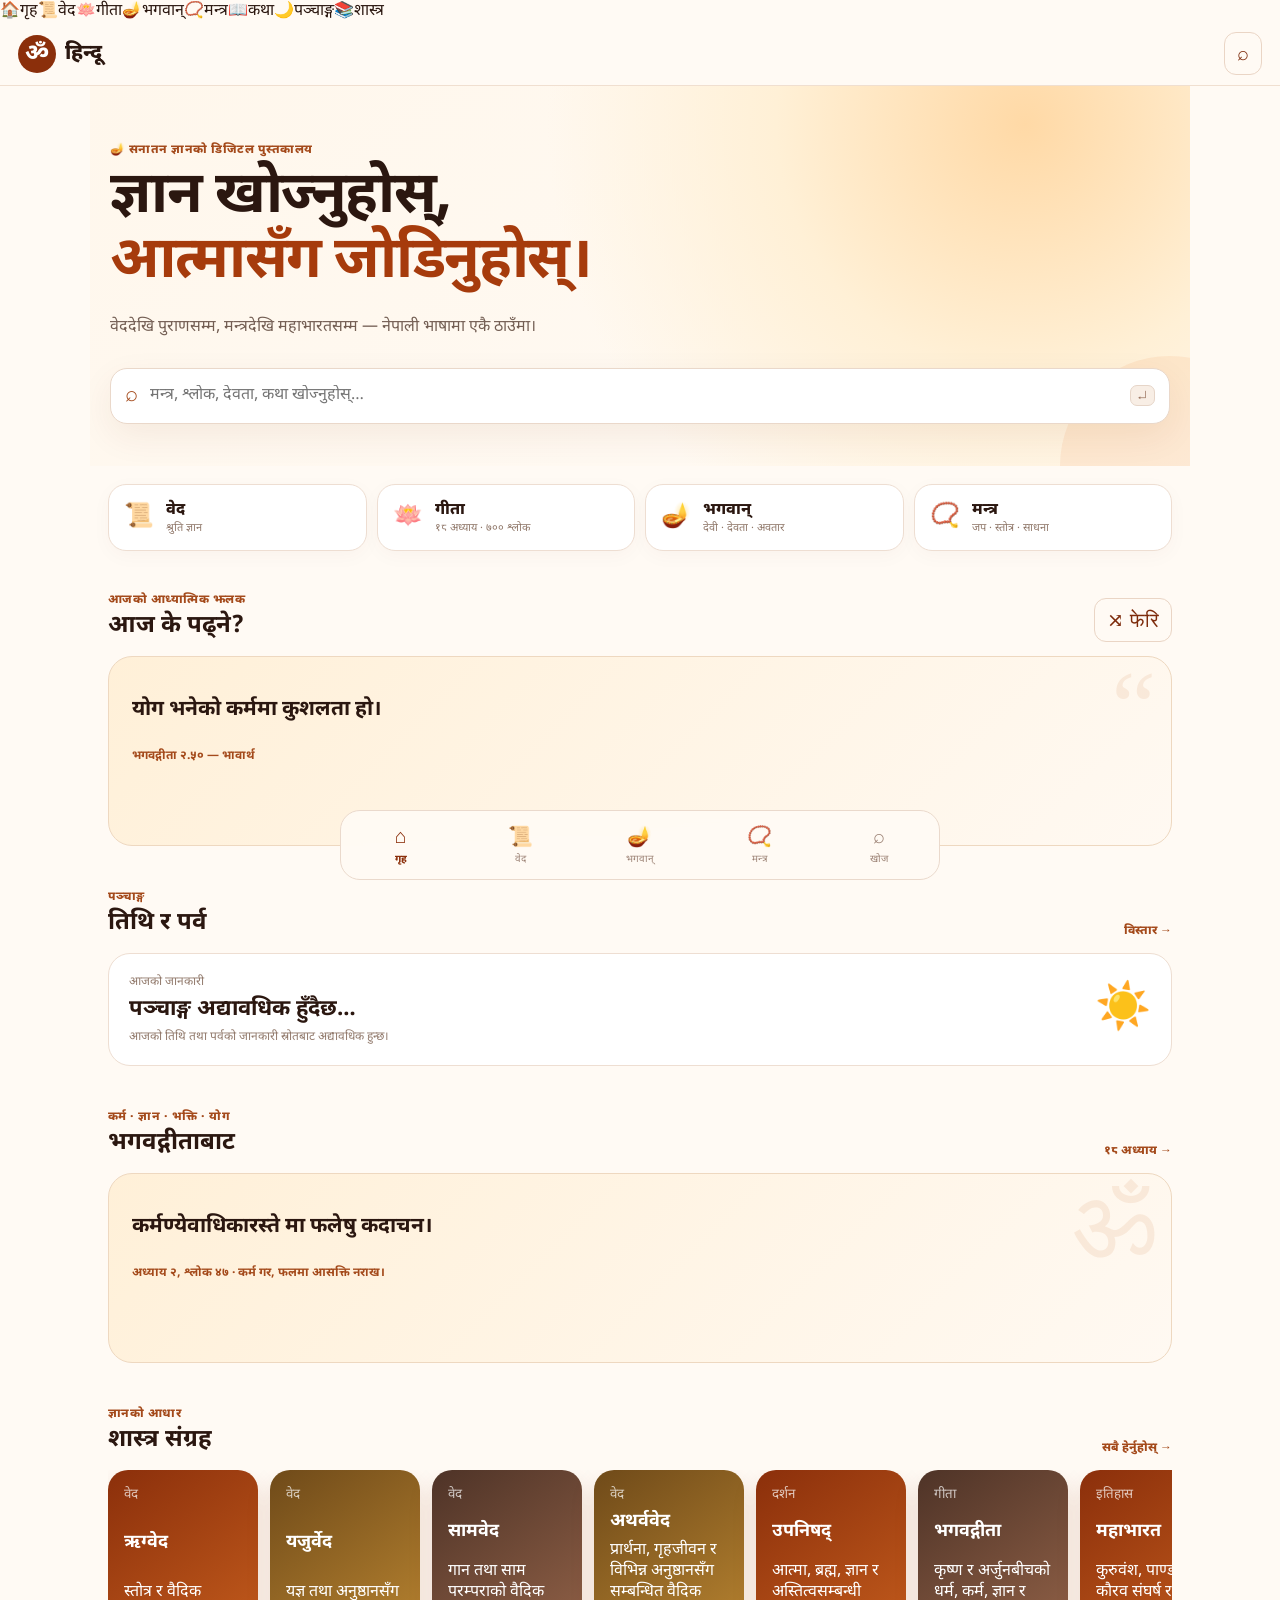
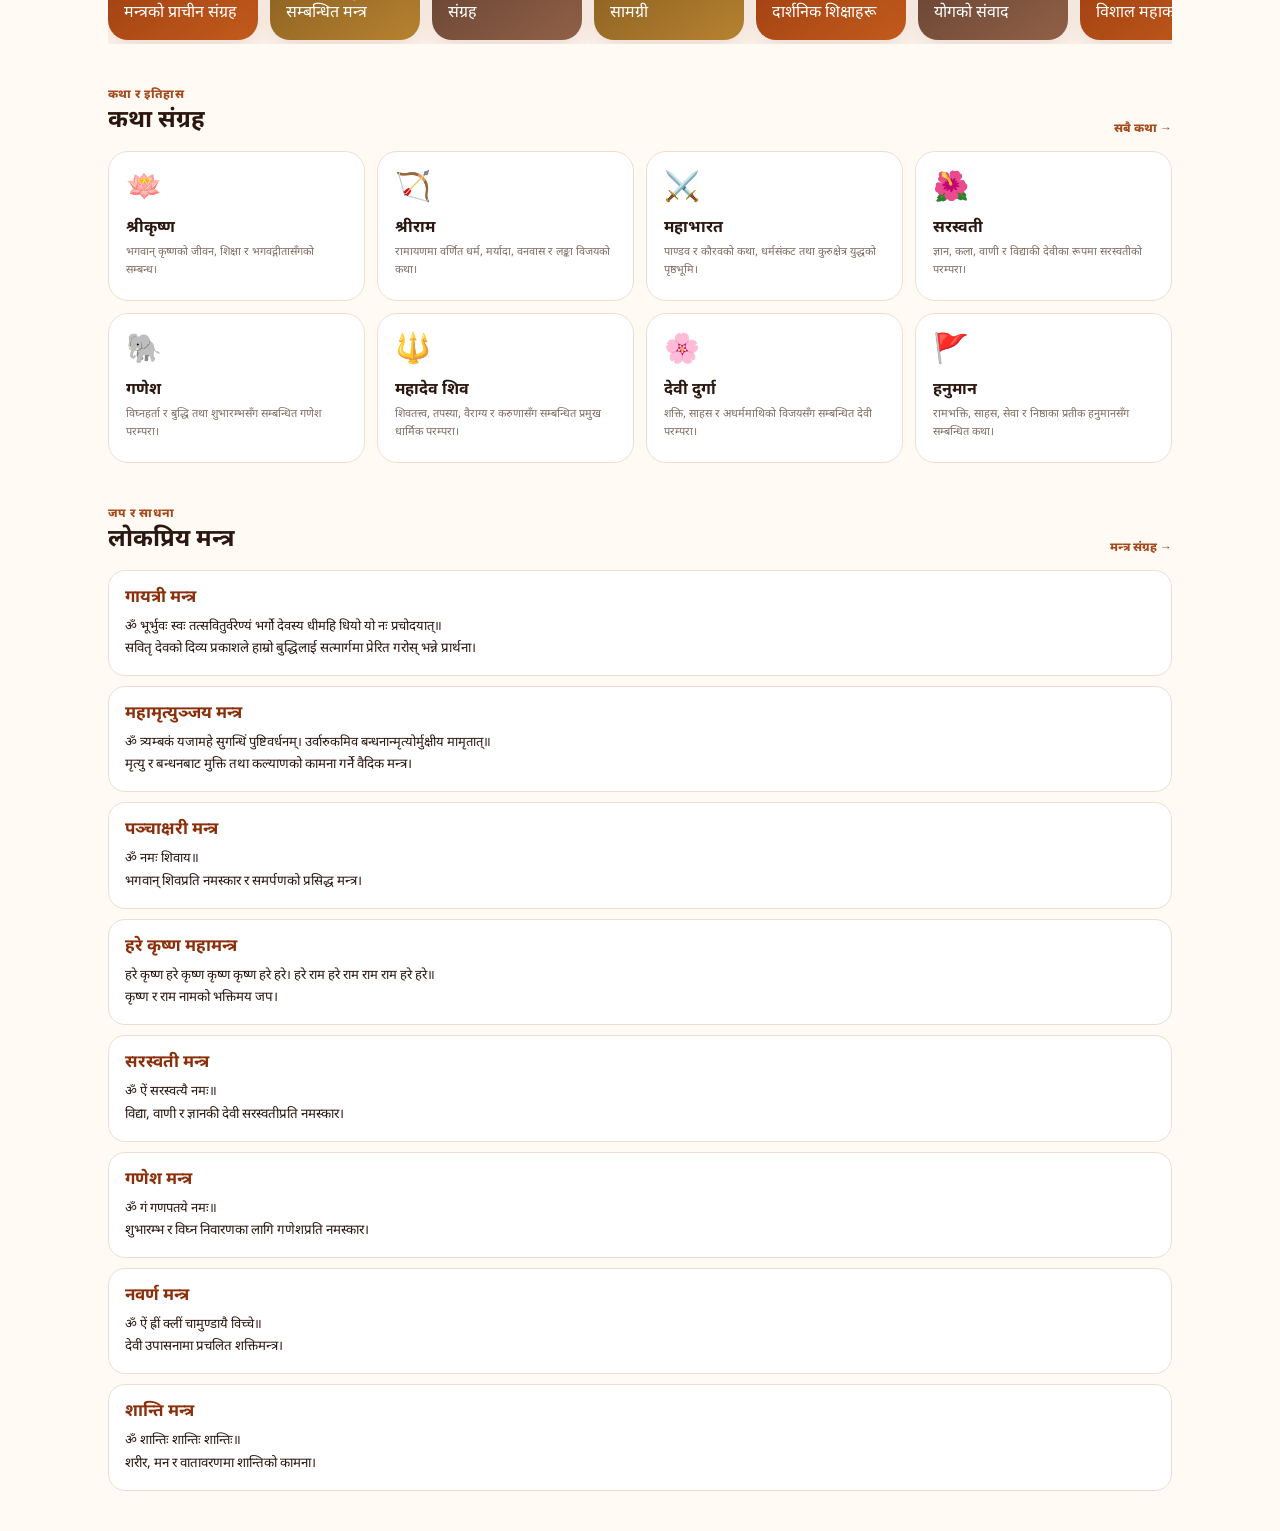
==== commit e1edb6e7: "feat: connect home to full knowledge navigation" ====
--- a/index.html
+++ b/index.html
@@ -4,11 +4,11 @@
 <body>
 <header class="topbar"><a class="brand" href="./"><span class="om">ॐ</span><span>हिन्दू</span></a><button class="icon-btn" id="searchToggle" aria-label="खोज्नुहोस्">⌕</button></header>
 <main><section class="hero"><div class="hero-glow"></div><p class="eyebrow">🪔 सनातन ज्ञानको डिजिटल पुस्तकालय</p><h1>ज्ञान खोज्नुहोस्,<br><em>आत्मासँग जोडिनुहोस्।</em></h1><p class="hero-copy">वेददेखि पुराणसम्म, मन्त्रदेखि महाभारतसम्म — नेपाली भाषामा एकै ठाउँमा।</p><div class="search-box" id="searchBox"><span>⌕</span><input id="searchInput" placeholder="मन्त्र, श्लोक, देवता, कथा खोज्नुहोस्…" autocomplete="off"><kbd>↵</kbd></div></section>
-<section class="quick-grid" aria-label="मुख्य संग्रह"><a href="pages/scriptures.html" class="quick-card"><b>📜</b><span>वेद</span><small>श्रुति ज्ञान</small></a><a href="pages/gita.html" class="quick-card"><b>🪷</b><span>गीता</span><small>१८ अध्याय · ७०० श्लोक</small></a><a href="#stories" class="quick-card"><b>⚔️</b><span>इतिहास</span><small>रामायण · महाभारत</small></a><a href="#mantra" class="quick-card"><b>📿</b><span>मन्त्र</span><small>जप · स्तोत्र · साधना</small></a></section>
+<section class="quick-grid" aria-label="मुख्य संग्रह"><a href="pages/veda.html" class="quick-card"><b>📜</b><span>वेद</span><small>श्रुति ज्ञान</small></a><a href="pages/gita.html" class="quick-card"><b>🪷</b><span>गीता</span><small>१८ अध्याय · ७०० श्लोक</small></a><a href="pages/bhagwan.html" class="quick-card"><b>🪔</b><span>भगवान्</span><small>देवी · देवता · अवतार</small></a><a href="pages/mantras.html" class="quick-card"><b>📿</b><span>मन्त्र</span><small>जप · स्तोत्र · साधना</small></a></section>
 <section class="section" id="today"><div class="section-head"><div><span class="eyebrow">आजको आध्यात्मिक झलक</span><h2>आज के पढ्ने?</h2></div><button class="ghost-btn" id="shuffleBtn">⤨ फेरि</button></div><article class="quote-card" id="quoteCard"><span class="quote-mark">“</span><p id="quoteText">ज्ञानको दीप प्रज्वलित हुँदैछ…</p><footer id="quoteSource">स्रोत तयार हुँदैछ</footer></article></section>
-<section class="section" id="tithi"><div class="section-head"><div><span class="eyebrow">पञ्चाङ्ग</span><h2>तिथि र पर्व</h2></div></div><div class="tithi-card"><div><small>आजको जानकारी</small><strong id="dateNepali">लोड हुँदैछ…</strong><span id="festivalText">तिथि तथा पर्वको जानकारी अद्यावधिक हुँदैछ।</span></div><div class="sun">☀️</div></div></section>
+<section class="section" id="tithi"><div class="section-head"><div><span class="eyebrow">पञ्चाङ्ग</span><h2>तिथि र पर्व</h2></div><a href="pages/panchang.html" class="text-link">विस्तार →</a></div><div class="tithi-card"><div><small>आजको जानकारी</small><strong id="dateNepali">लोड हुँदैछ…</strong><span id="festivalText">तिथि तथा पर्वको जानकारी अद्यावधिक हुँदैछ।</span></div><div class="sun">☀️</div></div></section>
 <section class="section" id="gita"><div class="section-head"><div><span class="eyebrow">कर्म · ज्ञान · भक्ति · योग</span><h2>भगवद्गीताबाट</h2></div><a href="pages/gita.html" class="text-link">१८ अध्याय →</a></div><article class="quote-card"><span class="quote-mark">ॐ</span><p>कर्मण्येवाधिकारस्ते मा फलेषु कदाचन।</p><footer>अध्याय २, श्लोक ४७ · कर्म गर, फलमा आसक्ति नराख।</footer></article></section>
 <section class="section" id="scriptures"><div class="section-head"><div><span class="eyebrow">ज्ञानको आधार</span><h2>शास्त्र संग्रह</h2></div><a href="pages/scriptures.html" class="text-link">सबै हेर्नुहोस् →</a></div><div class="horizontal" id="scriptureList"></div></section>
 <section class="section" id="stories"><div class="section-head"><div><span class="eyebrow">कथा र इतिहास</span><h2>कथा संग्रह</h2></div><a href="pages/stories.html" class="text-link">सबै कथा →</a></div><div class="story-grid" id="storyList"></div></section>
 <section class="section" id="mantra"><div class="section-head"><div><span class="eyebrow">जप र साधना</span><h2>लोकप्रिय मन्त्र</h2></div><a href="pages/mantras.html" class="text-link">मन्त्र संग्रह →</a></div><div class="mantra-list" id="mantraList"></div></section>
-</main><nav class="bottom-nav"><a class="active" href="./">⌂<span>गृह</span></a><a href="pages/scriptures.html">📖<span>शास्त्र</span></a><a href="pages/mantras.html">📿<span>मन्त्र</span></a><a href="pages/stories.html">🪔<span>कथा</span></a><a href="#searchInput" id="navSearch">⌕<span>खोज</span></a></nav><script src="assets/js/app.js"></script></body></html>
+</main><nav class="bottom-nav"><a class="active" href="./">⌂<span>गृह</span></a><a href="pages/veda.html">📜<span>वेद</span></a><a href="pages/bhagwan.html">🪔<span>भगवान्</span></a><a href="pages/mantras.html">📿<span>मन्त्र</span></a><a href="#searchInput" id="navSearch">⌕<span>खोज</span></a></nav><script src="assets/js/nav.js"></script><script src="assets/js/app.js"></script></body></html>
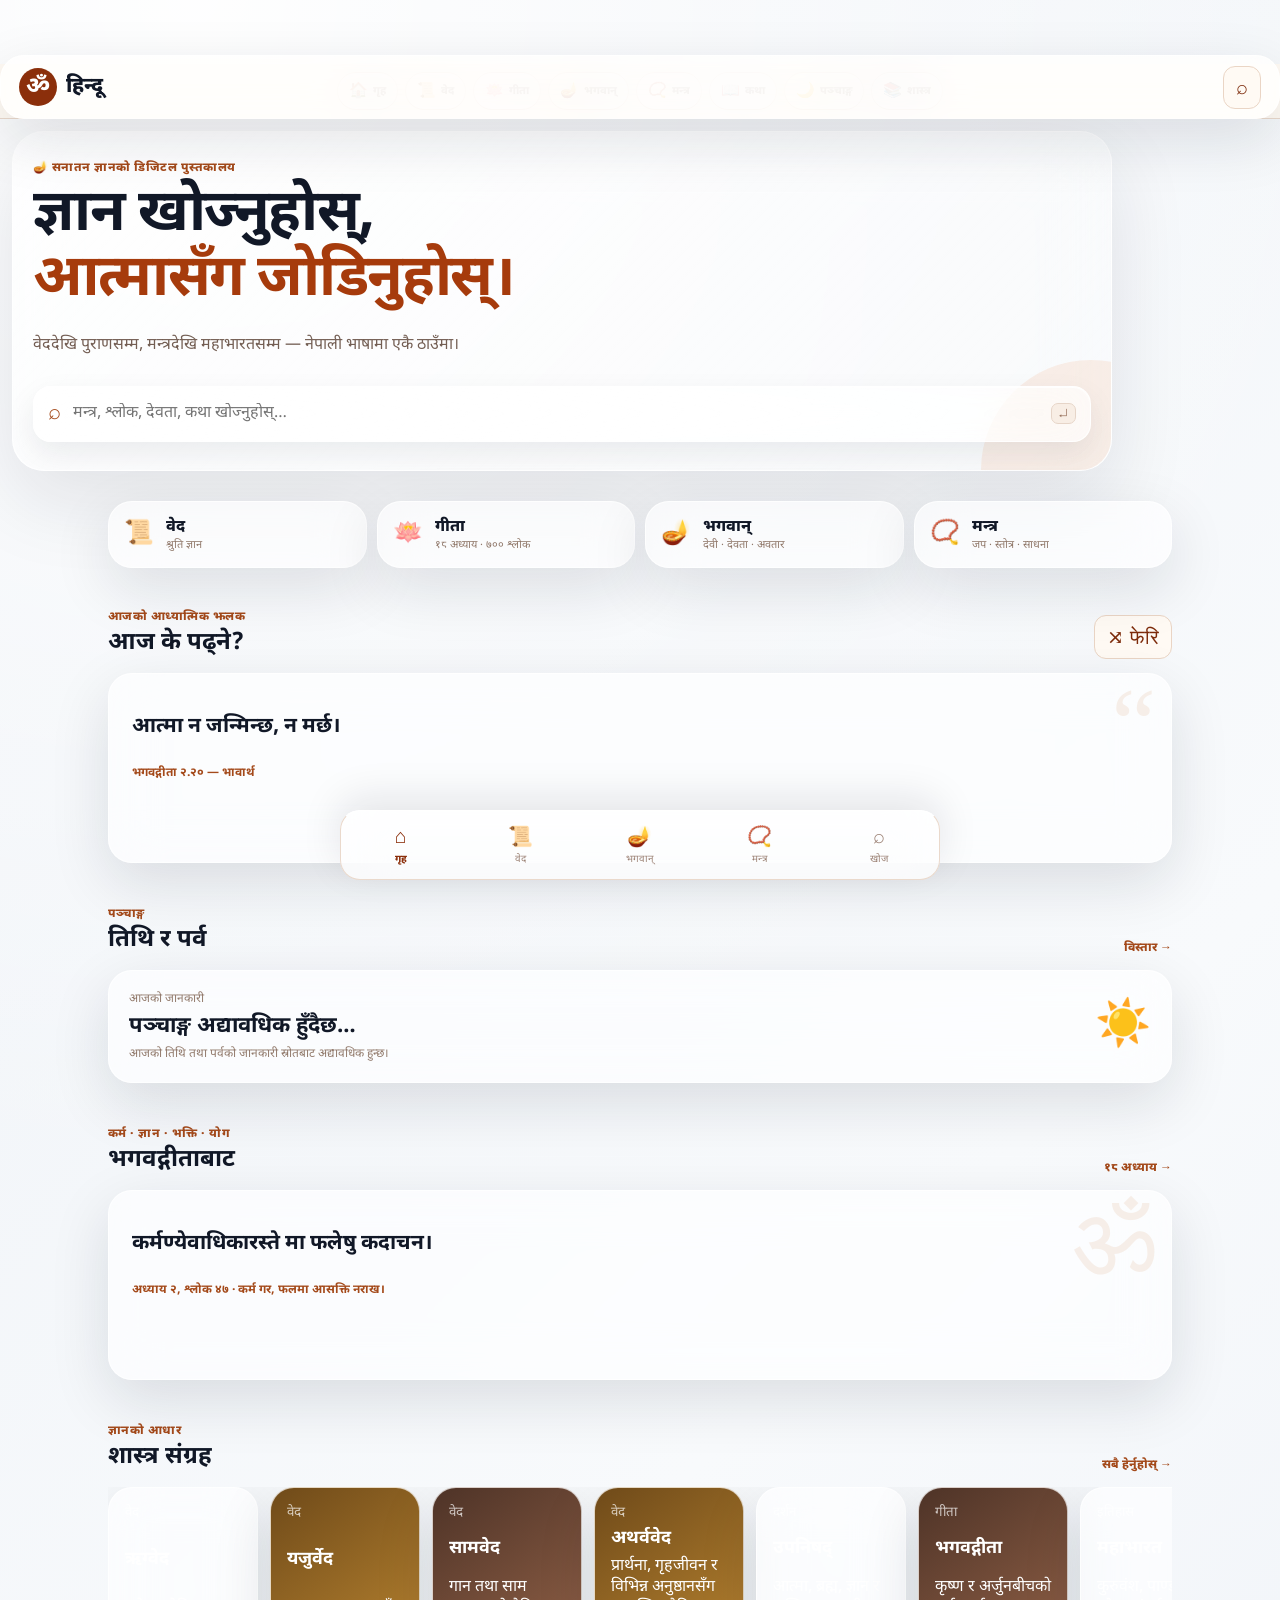
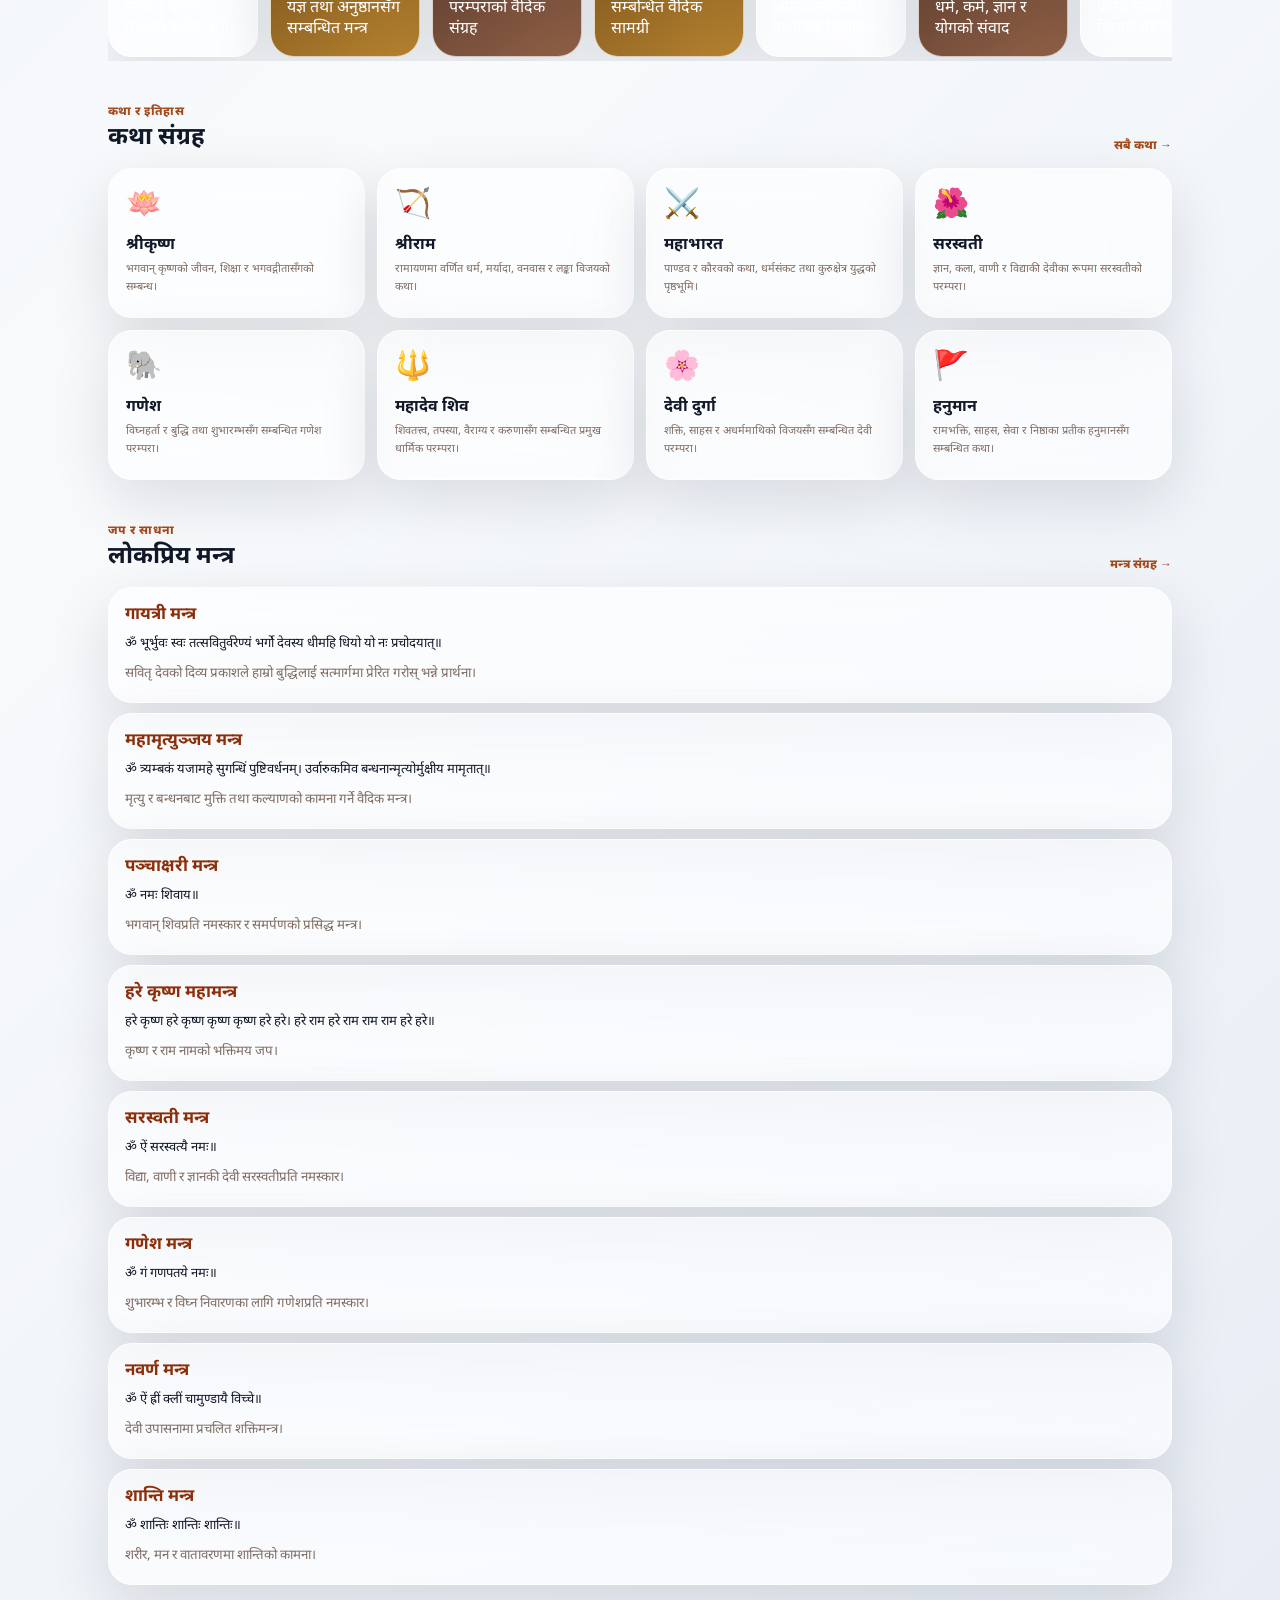
==== commit e594a219: "Apply iPhone glassmorphism to homepage" ====
--- a/index.html
+++ b/index.html
@@ -1,6 +1,6 @@
 <!doctype html>
 <html lang="ne">
-<head><meta charset="utf-8"><meta name="viewport" content="width=device-width,initial-scale=1,viewport-fit=cover"><meta name="theme-color" content="#8b2f0b"><meta name="description" content="हिन्दू — नेपाली भाषामा वेद, उपनिषद्, गीता, पुराण, मन्त्र, श्लोक, कथा र तिथि।"><title>हिन्दू — सनातन ज्ञान</title><link rel="preconnect" href="https://fonts.googleapis.com"><link rel="preconnect" href="https://fonts.gstatic.com" crossorigin><link href="https://fonts.googleapis.com/css2?family=Noto+Sans+Devanagari:wght@400;500;600;700;800&display=swap" rel="stylesheet"><link rel="stylesheet" href="assets/css/style.css"></head>
+<head><meta charset="utf-8"><meta name="viewport" content="width=device-width,initial-scale=1,viewport-fit=cover"><meta name="theme-color" content="#eef2f7"><meta name="description" content="हिन्दू — नेपाली भाषामा वेद, उपनिषद्, गीता, पुराण, मन्त्र, श्लोक, कथा र तिथि।"><title>हिन्दू — सनातन ज्ञान</title><link rel="preconnect" href="https://fonts.googleapis.com"><link rel="preconnect" href="https://fonts.gstatic.com" crossorigin><link href="https://fonts.googleapis.com/css2?family=Noto+Sans+Devanagari:wght@400;500;600;700;800&display=swap" rel="stylesheet"><link rel="stylesheet" href="assets/css/style.css"><link rel="stylesheet" href="assets/css/glassmorphism.css"></head>
 <body>
 <header class="topbar"><a class="brand" href="./"><span class="om">ॐ</span><span>हिन्दू</span></a><button class="icon-btn" id="searchToggle" aria-label="खोज्नुहोस्">⌕</button></header>
 <main><section class="hero"><div class="hero-glow"></div><p class="eyebrow">🪔 सनातन ज्ञानको डिजिटल पुस्तकालय</p><h1>ज्ञान खोज्नुहोस्,<br><em>आत्मासँग जोडिनुहोस्।</em></h1><p class="hero-copy">वेददेखि पुराणसम्म, मन्त्रदेखि महाभारतसम्म — नेपाली भाषामा एकै ठाउँमा।</p><div class="search-box" id="searchBox"><span>⌕</span><input id="searchInput" placeholder="मन्त्र, श्लोक, देवता, कथा खोज्नुहोस्…" autocomplete="off"><kbd>↵</kbd></div></section>
@@ -11,4 +11,4 @@
 <section class="section" id="scriptures"><div class="section-head"><div><span class="eyebrow">ज्ञानको आधार</span><h2>शास्त्र संग्रह</h2></div><a href="pages/scriptures.html" class="text-link">सबै हेर्नुहोस् →</a></div><div class="horizontal" id="scriptureList"></div></section>
 <section class="section" id="stories"><div class="section-head"><div><span class="eyebrow">कथा र इतिहास</span><h2>कथा संग्रह</h2></div><a href="pages/stories.html" class="text-link">सबै कथा →</a></div><div class="story-grid" id="storyList"></div></section>
 <section class="section" id="mantra"><div class="section-head"><div><span class="eyebrow">जप र साधना</span><h2>लोकप्रिय मन्त्र</h2></div><a href="pages/mantras.html" class="text-link">मन्त्र संग्रह →</a></div><div class="mantra-list" id="mantraList"></div></section>
-</main><nav class="bottom-nav"><a class="active" href="./">⌂<span>गृह</span></a><a href="pages/veda.html">📜<span>वेद</span></a><a href="pages/bhagwan.html">🪔<span>भगवान्</span></a><a href="pages/mantras.html">📿<span>मन्त्र</span></a><a href="#searchInput" id="navSearch">⌕<span>खोज</span></a></nav><script src="assets/js/nav.js"></script><script src="assets/js/app.js"></script></body></html>
+</main><nav class="bottom-nav"><a class="active" href="./">⌂<span>गृह</span></a><a href="pages/veda.html">📜<span>वेद</span></a><a href="pages/bhagwan.html">🪔<span>भगवान्</span></a><a href="pages/mantras.html">📿<span>मन्त्र</span></a><a href="#searchInput" id="navSearch">⌕<span>खोज</span></a></nav><script src="assets/js/nav.js"></script><script src="assets/js/app.js"></script></body></html>
--- a/assets/css/style.css
+++ b/assets/css/style.css
@@ -1 +1 @@
-*{box-sizing:border-box}html{scroll-behavior:smooth}body{margin:0;background:#fffaf4;color:#2b1710;font-family:'Noto Sans Devanagari',sans-serif;padding-bottom:82px}a{text-decoration:none;color:inherit}.topbar{height:64px;display:flex;align-items:center;justify-content:space-between;padding:0 18px;position:sticky;top:0;z-index:20;background:rgba(255,250,244,.9);backdrop-filter:blur(16px);border-bottom:1px solid #f0dfd0}.brand{display:flex;align-items:center;gap:9px;font-size:21px;font-weight:800}.om{display:grid;place-items:center;width:38px;height:38px;border-radius:50%;background:#8b2f0b;color:#fff;font-size:23px}.icon-btn,.ghost-btn{border:1px solid #ead5c5;background:#fffaf4;border-radius:12px;padding:9px 12px;font-size:20px;color:#7d2b0b;cursor:pointer}.hero{position:relative;overflow:hidden;padding:56px 20px 42px;background:radial-gradient(circle at 85% 10%,#ffd9a6 0,#fff0d6 25%,transparent 48%),linear-gradient(145deg,#fff7ec,#fffaf4)}.hero-glow{position:absolute;width:220px;height:220px;border-radius:50%;right:-90px;bottom:-110px;background:#ef8a4a;opacity:.12}.eyebrow{margin:0 0 8px;color:#a44a1b;font-size:12px;font-weight:800;letter-spacing:.04em}.hero h1{position:relative;margin:0;font-size:clamp(34px,9vw,58px);line-height:1.12;letter-spacing:-1.5px}.hero h1 em{font-style:normal;color:#a63b0c}.hero-copy{max-width:620px;color:#735e53;line-height:1.8;margin:18px 0 25px}.search-box{position:relative;display:flex;align-items:center;gap:10px;background:#fff;border:1px solid #ead8ca;border-radius:17px;padding:0 14px;height:56px;box-shadow:0 12px 35px #6f2d0b12}.search-box span{font-size:22px;color:#a44a1b}.search-box input{border:0;outline:0;background:transparent;width:100%;font:inherit;color:#2b1710}.search-box kbd{background:#f8eee5;border:1px solid #e6d5c8;border-radius:7px;padding:2px 7px;color:#9a745f}.quick-grid{display:grid;grid-template-columns:repeat(2,1fr);gap:10px;padding:18px}.quick-card{padding:15px;border:1px solid #eeded2;border-radius:18px;background:#fff;display:grid;grid-template-columns:34px 1fr;column-gap:8px;align-items:center;box-shadow:0 5px 20px #54200a08}.quick-card b{grid-row:span 2;font-size:24px}.quick-card span{font-weight:800}.quick-card small{color:#91796b;font-size:11px}.section{padding:20px 18px}.section-head{display:flex;justify-content:space-between;align-items:end;gap:10px;margin-bottom:14px}.section h2{margin:0;font-size:24px}.text-link{font-size:12px;color:#a44a1b;font-weight:800}.horizontal{display:flex;gap:12px;overflow-x:auto;padding-bottom:4px;scrollbar-width:none}.horizontal::-webkit-scrollbar{display:none}.book-card{min-width:150px;height:170px;padding:16px;border-radius:20px;background:linear-gradient(145deg,#8b2f0b,#c25b1c);color:#fff;display:flex;flex-direction:column;justify-content:space-between;box-shadow:0 12px 25px #8b2f0b25}.book-card:nth-child(2n){background:linear-gradient(145deg,#6f4a19,#b78330)}.book-card:nth-child(3n){background:linear-gradient(145deg,#4e3327,#916147)}.book-card small{opacity:.72}.book-card strong{font-size:18px}.quote-card{min-height:190px;padding:25px 23px;border-radius:24px;background:linear-gradient(135deg,#fff0d8,#fff9f2);border:1px solid #eed8c0;position:relative;overflow:hidden}.quote-mark{position:absolute;right:15px;top:-8px;font:100px Georgia;color:#c46a2c1a}.quote-card p{position:relative;font-size:21px;font-weight:700;line-height:1.75;margin:10px 0 20px}.quote-card footer{color:#a44a1b;font-size:12px;font-weight:700}.tithi-card{display:flex;justify-content:space-between;align-items:center;padding:20px;border-radius:22px;background:#fff;border:1px solid #eeded2}.tithi-card small,.tithi-card span{display:block;color:#91796b;font-size:12px}.tithi-card strong{display:block;font-size:22px;margin:5px 0}.sun{font-size:45px}.story-grid{display:grid;grid-template-columns:1fr 1fr;gap:12px}.story-card{min-height:150px;padding:17px;border-radius:20px;background:#fff;border:1px solid #eeded2}.story-card b{font-size:29px}.story-card h3{margin:10px 0 4px;font-size:16px}.story-card p{font-size:11px;line-height:1.7;color:#806d62;margin:0}.mantra-list{display:grid;gap:10px}.mantra{padding:16px;border:1px solid #eeded2;background:#fff;border-radius:17px}.mantra strong{display:block;font-size:17px;color:#8b2f0b}.mantra span{display:block;margin-top:6px;font-size:13px;line-height:1.8}.deity-page{max-width:1200px;margin:auto}.deity-hero{padding:30px 0 10px}.deity-hero h1{font-size:clamp(32px,7vw,58px);margin:0 0 10px}.deity-hero p{color:#735e53;line-height:1.8;max-width:760px}.deity-search{height:58px;display:flex;align-items:center;gap:10px;background:#fff;border:1px solid #ead8ca;border-radius:17px;padding:0 16px;margin:20px 0;box-shadow:0 10px 30px #54200a0a}.deity-search input{width:100%;border:0;outline:0;background:transparent;font:inherit}.deity-filters{display:flex;gap:8px;overflow:auto;padding-bottom:8px}.filter{white-space:nowrap;border:1px solid #ead5c5;background:#fff;border-radius:999px;padding:9px 14px;font:inherit;font-size:12px;color:#805f50;cursor:pointer}.filter.active{background:#8b2f0b;color:#fff;border-color:#8b2f0b}.deity-count{font-size:12px;color:#91796b;margin:12px 0}.deity-grid{display:grid;grid-template-columns:1fr;gap:16px}.deity-card{background:#fff;border:1px solid #eaded4;border-radius:24px;overflow:hidden;box-shadow:0 8px 25px #54200a0a}.deity-image{display:block;height:260px;background:radial-gradient(circle,#fff0d2,#f4dfc9);position:relative;overflow:hidden}.deity-image img{width:100%;height:100%;object-fit:cover;display:block}.deity-image .image-placeholder{height:260px;display:grid;place-items:center;font-size:86px;color:#9d4b20}.deity-image>span{position:absolute;bottom:10px;right:10px;background:#fffdf9e8;border:1px solid #ead5c5;border-radius:999px;padding:7px 10px;font-size:10px;color:#8b2f0b}.deity-body{padding:18px}.deity-body>small{color:#a44a1b;font-weight:800;font-size:11px}.deity-body h2{font-size:26px;margin:4px 0}.aliases{color:#91796b!important;font-size:12px;margin:0 0 14px!important}.detail{border-top:1px solid #f0e5dc;padding-top:13px}.detail b{font-size:11px;color:#a44a1b}.detail p{font-size:13px;line-height:1.75;margin:3px 0 12px;color:#5f4d44}.mantra-text{font-weight:700}.facts{display:flex;flex-wrap:wrap;gap:7px}.facts span{background:#fff8ef;border:1px solid #f0dfd0;border-radius:999px;padding:6px 9px;font-size:10px;color:#765e52}.source{display:inline-block;margin-top:15px;font-size:11px;color:#a44a1b;font-weight:800}.empty{grid-column:1/-1;padding:50px;text-align:center;color:#8b7468;background:#fff;border:1px dashed #e2cfc1;border-radius:20px}@media(min-width:760px){.hero,.section,.quick-grid{max-width:1100px;margin:auto}.quick-grid{grid-template-columns:repeat(4,1fr)}.story-grid{grid-template-columns:repeat(4,1fr)}.deity-grid{grid-template-columns:repeat(2,1fr)}body{padding-bottom:20px}.bottom-nav{position:static;max-width:600px;margin:20px auto;border:1px solid #ead9cc;border-radius:20px}}@media(min-width:1100px){.deity-grid{grid-template-columns:repeat(3,1fr)}}.bottom-nav{position:fixed;z-index:30;bottom:0;left:0;right:0;height:70px;background:rgba(255,250,244,.96);backdrop-filter:blur(15px);border-top:1px solid #ead9cc;display:flex;justify-content:space-around;align-items:center}.bottom-nav a{font-size:20px;text-align:center;color:#9b8174;min-width:54px}.bottom-nav span{display:block;font-size:10px;margin-top:2px}.bottom-nav .active{color:#8b2f0b;font-weight:800}+*{box-sizing:border-box}html{scroll-behavior:smooth}body{margin:0;background:#fffaf4;color:#2b1710;font-family:'Noto Sans Devanagari',sans-serif;padding-bottom:82px}a{text-decoration:none;color:inherit}.topbar{height:64px;display:flex;align-items:center;justify-content:space-between;padding:0 18px;position:sticky;top:0;z-index:20;background:rgba(255,250,244,.9);backdrop-filter:blur(16px);border-bottom:1px solid #f0dfd0}.brand{display:flex;align-items:center;gap:9px;font-size:21px;font-weight:800}.om{display:grid;place-items:center;width:38px;height:38px;border-radius:50%;background:#8b2f0b;color:#fff;font-size:23px}.icon-btn,.ghost-btn{border:1px solid #ead5c5;background:#fffaf4;border-radius:12px;padding:9px 12px;font-size:20px;color:#7d2b0b;cursor:pointer}.hero{position:relative;overflow:hidden;padding:56px 20px 42px;background:radial-gradient(circle at 85% 10%,#ffd9a6 0,#fff0d6 25%,transparent 48%),linear-gradient(145deg,#fff7ec,#fffaf4)}.hero-glow{position:absolute;width:220px;height:220px;border-radius:50%;right:-90px;bottom:-110px;background:#ef8a4a;opacity:.12}.eyebrow{margin:0 0 8px;color:#a44a1b;font-size:12px;font-weight:800;letter-spacing:.04em}.hero h1{position:relative;margin:0;font-size:clamp(34px,9vw,58px);line-height:1.12;letter-spacing:-1.5px}.hero h1 em{font-style:normal;color:#a63b0c}.hero-copy{max-width:620px;color:#735e53;line-height:1.8;margin:18px 0 25px}.search-box{position:relative;display:flex;align-items:center;gap:10px;background:#fff;border:1px solid #ead8ca;border-radius:17px;padding:0 14px;height:56px;box-shadow:0 12px 35px #6f2d0b12}.search-box span{font-size:22px;color:#a44a1b}.search-box input{border:0;outline:0;background:transparent;width:100%;font:inherit;color:#2b1710}.search-box kbd{background:#f8eee5;border:1px solid #e6d5c8;border-radius:7px;padding:2px 7px;color:#9a745f}.quick-grid{display:grid;grid-template-columns:repeat(2,1fr);gap:10px;padding:18px}.quick-card{padding:15px;border:1px solid #eeded2;border-radius:18px;background:#fff;display:grid;grid-template-columns:34px 1fr;column-gap:8px;align-items:center;box-shadow:0 5px 20px #54200a08}.quick-card b{grid-row:span 2;font-size:24px}.quick-card span{font-weight:800}.quick-card small{color:#91796b;font-size:11px}.section{padding:20px 18px}.section-head{display:flex;justify-content:space-between;align-items:end;gap:10px;margin-bottom:14px}.section h2{margin:0;font-size:24px}.text-link{font-size:12px;color:#a44a1b;font-weight:800}.horizontal{display:flex;gap:12px;overflow-x:auto;padding-bottom:4px;scrollbar-width:none}.horizontal::-webkit-scrollbar{display:none}.book-card{min-width:150px;height:170px;padding:16px;border-radius:20px;background:linear-gradient(145deg,#8b2f0b,#c25b1c);color:#fff;display:flex;flex-direction:column;justify-content:space-between;box-shadow:0 12px 25px #8b2f0b25}.book-card:nth-child(2n){background:linear-gradient(145deg,#6f4a19,#b78330)}.book-card:nth-child(3n){background:linear-gradient(145deg,#4e3327,#916147)}.book-card small{opacity:.72}.book-card strong{font-size:18px}.quote-card{min-height:190px;padding:25px 23px;border-radius:24px;background:linear-gradient(135deg,#fff0d8,#fff9f2);border:1px solid #eed8c0;position:relative;overflow:hidden}.quote-mark{position:absolute;right:15px;top:-8px;font:100px Georgia;color:#c46a2c1a}.quote-card p{position:relative;font-size:21px;font-weight:700;line-height:1.75;margin:10px 0 20px}.quote-card footer{color:#a44a1b;font-size:12px;font-weight:700}.tithi-card{display:flex;justify-content:space-between;align-items:center;padding:20px;border-radius:22px;background:#fff;border:1px solid #eeded2}.tithi-card small,.tithi-card span{display:block;color:#91796b;font-size:12px}.tithi-card strong{display:block;font-size:22px;margin:5px 0}.sun{font-size:45px}.story-grid{display:grid;grid-template-columns:1fr 1fr;gap:12px}.story-card{min-height:150px;padding:17px;border-radius:20px;background:#fff;border:1px solid #eeded2}.story-card b{font-size:29px}.story-card h3{margin:10px 0 4px;font-size:16px}.story-card p{font-size:11px;line-height:1.7;color:#806d62;margin:0}.story-card small{display:block;margin-top:8px;color:#a44a1b;font-size:10px}.mantra-list{display:grid;gap:10px}.mantra{padding:16px;border:1px solid #eeded2;background:#fff;border-radius:17px}.mantra strong{display:block;font-size:17px;color:#8b2f0b}.mantra span{display:block;margin-top:6px;font-size:13px;line-height:1.8}.mantra small{display:block;margin-top:8px;color:#806d62;line-height:1.7}.deity-page{max-width:1200px;margin:auto}.deity-hero{padding:30px 0 10px}.deity-hero h1{font-size:clamp(32px,7vw,58px);margin:0 0 10px}.deity-hero p{color:#735e53;line-height:1.8;max-width:760px}.deity-search{height:58px;display:flex;align-items:center;gap:10px;background:#fff;border:1px solid #ead8ca;border-radius:17px;padding:0 16px;margin:20px 0;box-shadow:0 10px 30px #54200a0a}.deity-search input{width:100%;border:0;outline:0;background:transparent;font:inherit}.deity-filters{display:flex;gap:8px;overflow:auto;padding-bottom:8px}.filter{white-space:nowrap;border:1px solid #ead5c5;background:#fff;border-radius:999px;padding:9px 14px;font:inherit;font-size:12px;color:#805f50;cursor:pointer}.filter.active{background:#8b2f0b;color:#fff;border-color:#8b2f0b}.deity-count{font-size:12px;color:#91796b;margin:12px 0}.deity-grid{display:grid;grid-template-columns:1fr;gap:16px}.deity-card{background:#fff;border:1px solid #eaded4;border-radius:24px;overflow:hidden;box-shadow:0 8px 25px #54200a0a}.deity-image{display:block;height:260px;background:radial-gradient(circle,#fff0d2,#f4dfc9);position:relative;overflow:hidden}.deity-image img{width:100%;height:100%;object-fit:cover;display:block}.deity-image .image-placeholder{height:260px;display:grid;place-items:center;font-size:86px;color:#9d4b20}.deity-image>span{position:absolute;bottom:10px;right:10px;background:#fffdf9e8;border:1px solid #ead5c5;border-radius:999px;padding:7px 10px;font-size:10px;color:#8b2f0b}.deity-body{padding:18px}.deity-body>small{color:#a44a1b;font-weight:800;font-size:11px}.deity-body h2{font-size:26px;margin:4px 0}.aliases{color:#91796b!important;font-size:12px;margin:0 0 14px!important}.detail{border-top:1px solid #f0e5dc;padding-top:13px}.detail b{font-size:11px;color:#a44a1b}.detail p{font-size:13px;line-height:1.75;margin:3px 0 12px;color:#5f4d44}.mantra-text{font-weight:700}.facts{display:flex;flex-wrap:wrap;gap:7px}.facts span{background:#fff8ef;border:1px solid #f0dfd0;border-radius:999px;padding:6px 9px;font-size:10px;color:#765e52}.source{display:inline-block;margin-top:15px;font-size:11px;color:#a44a1b;font-weight:800}.empty{grid-column:1/-1;padding:50px;text-align:center;color:#8b7468;background:#fff;border:1px dashed #e2cfc1;border-radius:20px}.knowledge-nav{position:sticky;top:64px;z-index:19;display:flex;gap:7px;overflow-x:auto;padding:8px 12px;background:rgba(255,250,244,.96);backdrop-filter:blur(15px);border-bottom:1px solid #ead9cc;scrollbar-width:none}.knowledge-nav::-webkit-scrollbar{display:none}.knowledge-nav a{flex:0 0 auto;display:flex;align-items:center;gap:5px;padding:8px 11px;border:1px solid #ead9cc;border-radius:999px;background:#fff;color:#735e53;font-size:11px;font-weight:800;white-space:nowrap}.knowledge-nav a:hover{border-color:#a44a1b;color:#8b2f0b}.knowledge-nav a span{font-size:15px}@media(min-width:760px){.hero,.section,.quick-grid{max-width:1100px;margin:auto}.quick-grid{grid-template-columns:repeat(4,1fr)}.story-grid{grid-template-columns:repeat(4,1fr)}.deity-grid{grid-template-columns:repeat(2,1fr)}body{padding-bottom:20px}.bottom-nav{position:static;max-width:600px;margin:20px auto;border:1px solid #ead9cc;border-radius:20px}.knowledge-nav{top:64px;justify-content:center}}@media(min-width:1100px){.deity-grid{grid-template-columns:repeat(3,1fr)}}.bottom-nav{position:fixed;z-index:30;bottom:0;left:0;right:0;height:70px;background:rgba(255,250,244,.96);backdrop-filter:blur(15px);border-top:1px solid #ead9cc;display:flex;justify-content:space-around;align-items:center}.bottom-nav a{font-size:20px;text-align:center;color:#9b8174;min-width:54px}.bottom-nav span{display:block;font-size:10px;margin-top:2px}.bottom-nav .active{color:#8b2f0b;font-weight:800}
--- a/assets/css/glassmorphism.css
+++ b/assets/css/glassmorphism.css
@@ -0,0 +1 @@
+:root{--glass-bg:rgba(255,255,255,.62);--glass-bg-strong:rgba(255,255,255,.78);--glass-border:rgba(255,255,255,.72);--glass-shadow:0 20px 60px rgba(15,23,42,.12);--text:#111827;--muted:#6b7280;--accent:#ff6b35}body{background:radial-gradient(circle at 15% 0%,rgba(255,255,255,.95),transparent 35%),linear-gradient(135deg,#eef2f7,#f8fafc 48%,#e8edf5);color:var(--text);-webkit-font-smoothing:antialiased}.topbar,.quick-card,.quote-card,.tithi-card,.horizontal>* ,.story-grid>* ,.mantra-list>* ,.deity-hero,.catalog-actions select,.catalog-actions .ghost-btn{background:var(--glass-bg);border:1px solid var(--glass-border);box-shadow:var(--glass-shadow);backdrop-filter:blur(24px) saturate(150%);-webkit-backdrop-filter:blur(24px) saturate(150%);border-radius:24px}.topbar{background:rgba(255,255,255,.72)}.hero{background:linear-gradient(135deg,rgba(255,255,255,.7),rgba(255,255,255,.28));border:1px solid rgba(255,255,255,.75);box-shadow:0 30px 80px rgba(15,23,42,.1);backdrop-filter:blur(30px);-webkit-backdrop-filter:blur(30px);border-radius:32px;margin:12px;padding:28px 20px}.search-box,.deity-search{background:rgba(255,255,255,.72);border:1px solid rgba(255,255,255,.9);box-shadow:inset 0 1px 0 rgba(255,255,255,.9),0 12px 30px rgba(15,23,42,.08);backdrop-filter:blur(20px);-webkit-backdrop-filter:blur(20px);border-radius:18px}.bottom-nav{background:rgba(255,255,255,.72)!important;border-top:1px solid rgba(255,255,255,.85)!important;box-shadow:0 -12px 40px rgba(15,23,42,.1);backdrop-filter:blur(28px) saturate(160%);-webkit-backdrop-filter:blur(28px) saturate(160%)}button,.ghost-btn,.text-link{transition:transform .2s ease,box-shadow .2s ease}button:active,.ghost-btn:active,.quick-card:active{transform:scale(.97)}@media(prefers-reduced-transparency:reduce){.topbar,.quick-card,.quote-card,.tithi-card,.horizontal>*,.story-grid>*,.mantra-list>*,.deity-hero,.hero,.search-box,.deity-search,.bottom-nav{backdrop-filter:none;-webkit-backdrop-filter:none;background:#fff}}
